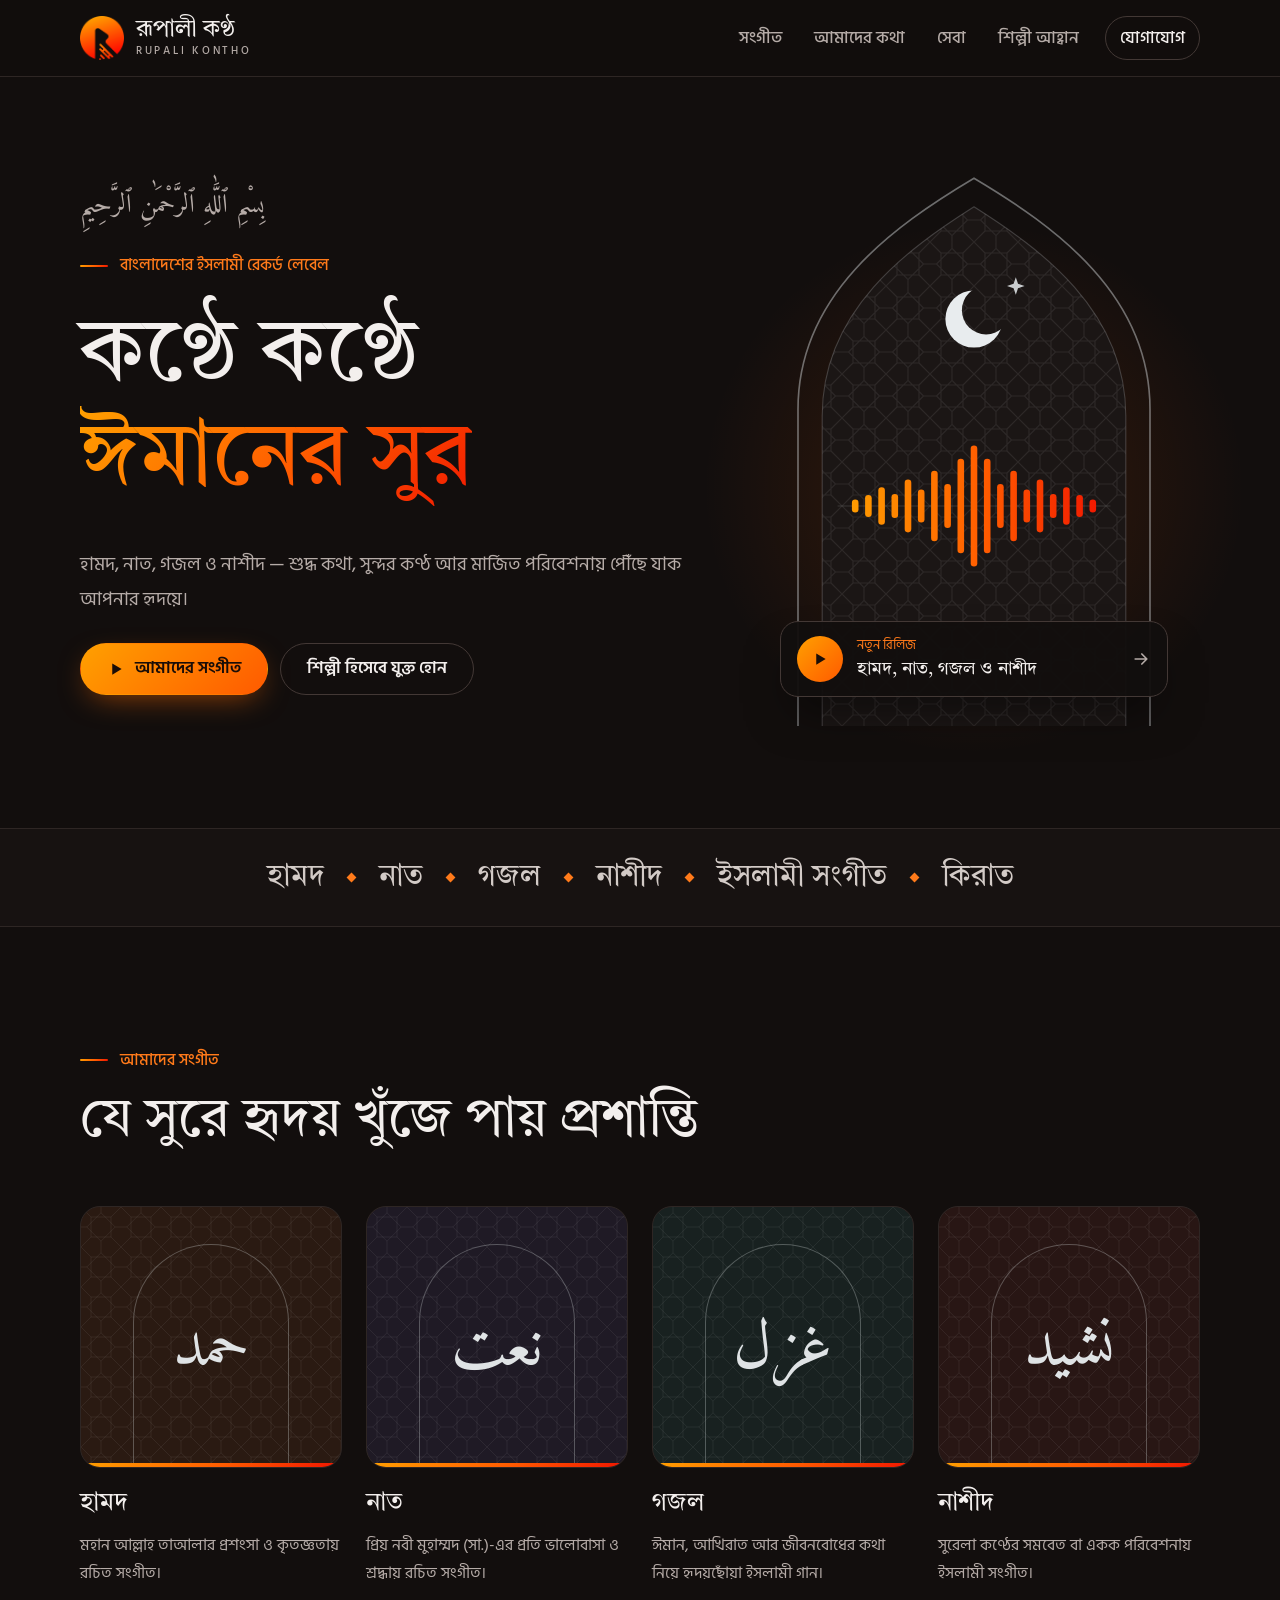
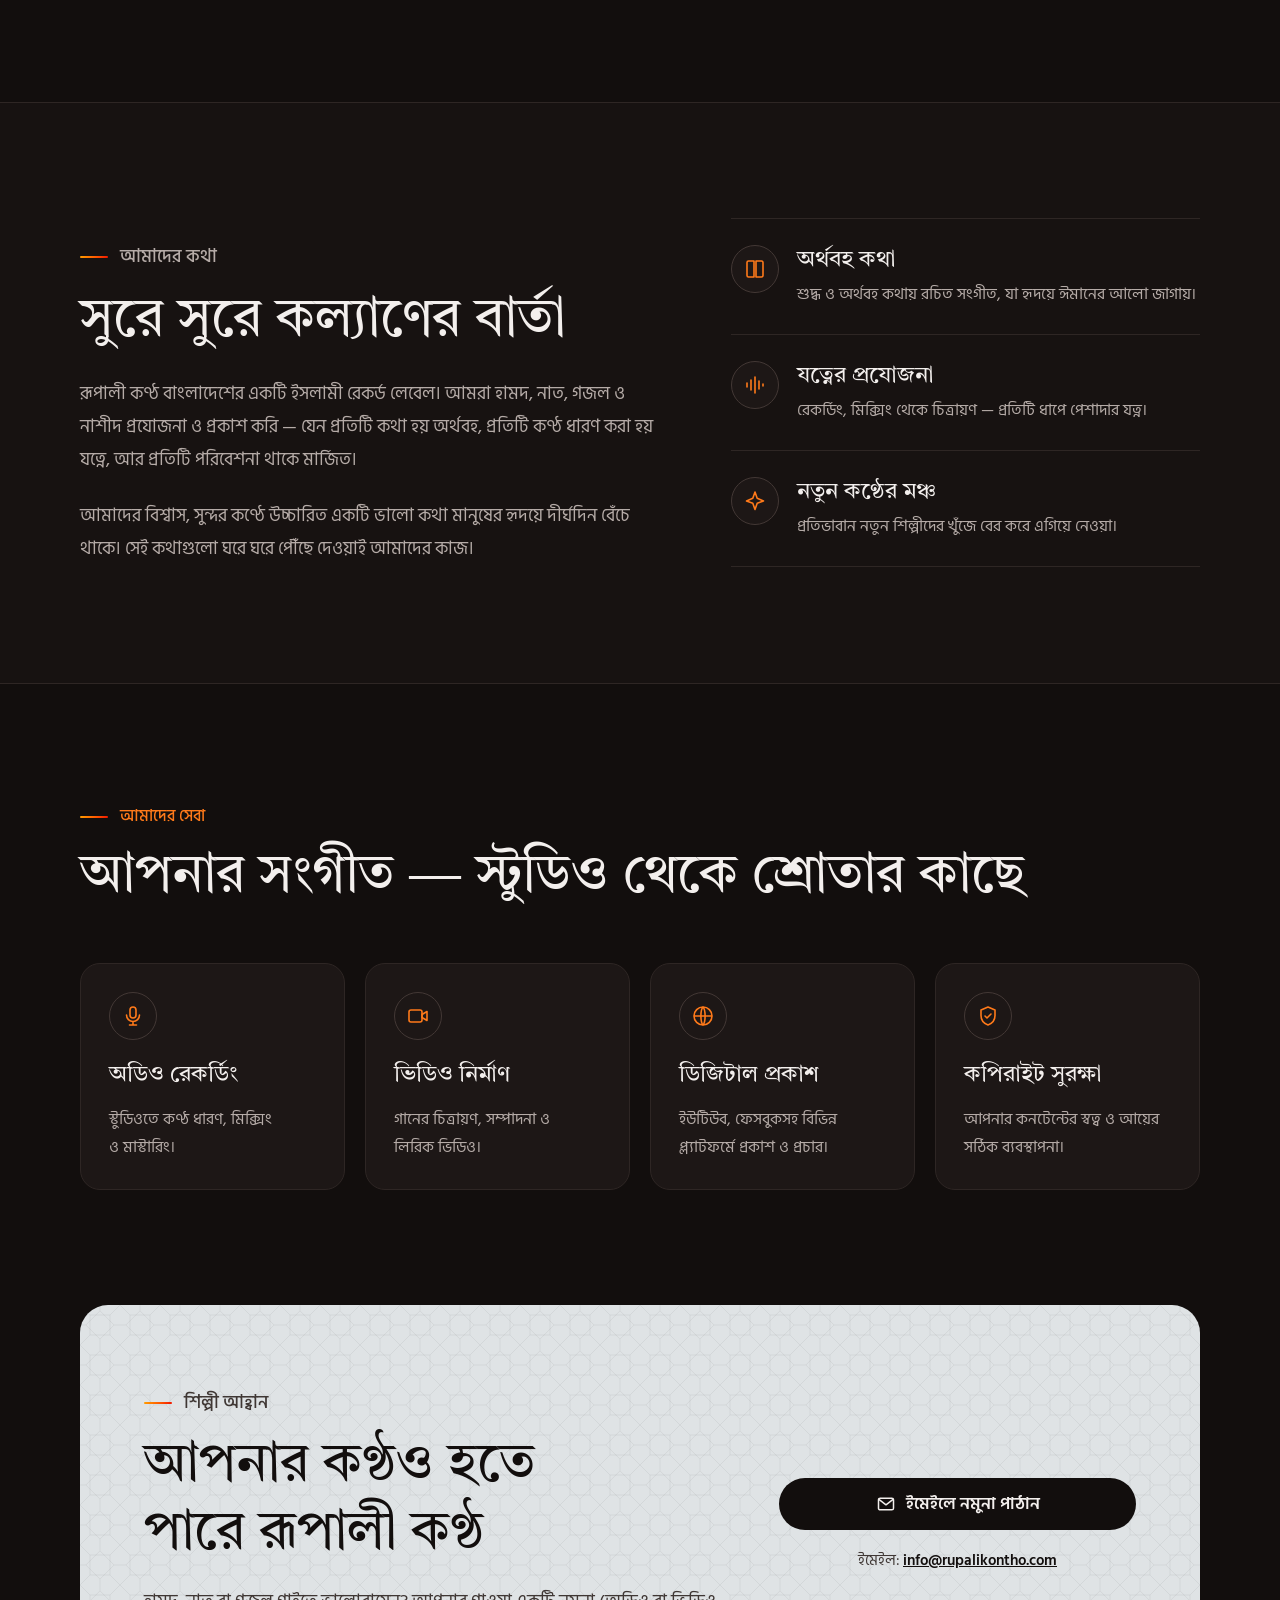
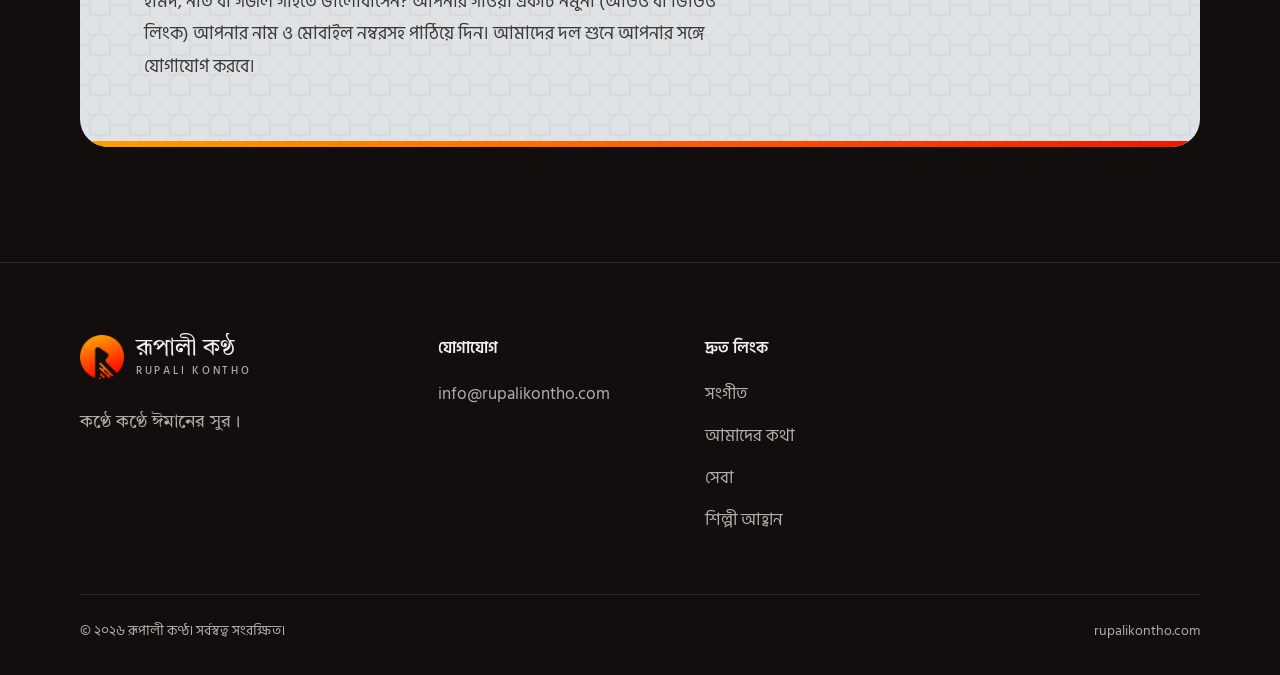
==== index.html @ 1b6aac44 "রূপালী কণ্ঠ ওয়েবসাইট: প্রথম সংস্করণ Static one-page site for Rupali Kontho (Bangladeshi Islamic rec" ====
<!doctype html>
<html lang="bn">
<head>
  <meta charset="utf-8">
  <meta name="viewport" content="width=device-width, initial-scale=1">
  <title>রূপালী কণ্ঠ — বাংলাদেশের ইসলামী রেকর্ড লেবেল</title>
  <meta name="description" content="রূপালী কণ্ঠ (Rupali Kontho) — বাংলাদেশের একটি ইসলামী রেকর্ড লেবেল। হামদ, নাত, গজল ও নাশীদ — শুদ্ধ কথা, সুন্দর কণ্ঠ আর মার্জিত পরিবেশনায়।">
  <meta name="theme-color" content="#120e0d">
  <link rel="canonical" href="https://rupalikontho.com/">

  <meta property="og:type" content="website">
  <meta property="og:site_name" content="রূপালী কণ্ঠ">
  <meta property="og:title" content="রূপালী কণ্ঠ — কণ্ঠে কণ্ঠে ঈমানের সুর">
  <meta property="og:description" content="বাংলাদেশের ইসলামী রেকর্ড লেবেল — হামদ, নাত, গজল ও নাশীদ।">
  <meta property="og:url" content="https://rupalikontho.com/">
  <meta property="og:image" content="https://rupalikontho.com/assets/img/og-image.png">
  <meta property="og:locale" content="bn_BD">
  <meta name="twitter:card" content="summary_large_image">

  <link rel="icon" type="image/png" sizes="32x32" href="assets/img/favicon-32.png">
  <link rel="icon" type="image/png" sizes="192x192" href="assets/img/logo-192.png">
  <link rel="apple-touch-icon" href="assets/img/apple-touch-icon.png">

  <link rel="preconnect" href="https://fonts.googleapis.com">
  <link rel="preconnect" href="https://fonts.gstatic.com" crossorigin>
  <link href="https://fonts.googleapis.com/css2?family=Amiri&family=Hind+Siliguri:wght@400;500;600&family=Tiro+Bangla&display=swap" rel="stylesheet">
  <link rel="stylesheet" href="assets/css/style.css">

  <script type="application/ld+json">
  {
    "@context": "https://schema.org",
    "@type": "Organization",
    "name": "রূপালী কণ্ঠ",
    "alternateName": "Rupali Kontho",
    "url": "https://rupalikontho.com/",
    "logo": "https://rupalikontho.com/assets/img/logo-512.png",
    "description": "বাংলাদেশের একটি ইসলামী রেকর্ড লেবেল"
  }
  </script>
</head>
<body>
  <a class="skip-link" href="#main">মূল অংশে যান</a>

  <!-- ===== হেডার ===== -->
  <header class="site-header" id="top">
    <div class="container header-inner">
      <a class="brand" href="#top" aria-label="রূপালী কণ্ঠ — হোম">
        <img class="brand-logo" src="assets/img/logo-192.png" width="48" height="48" alt="">
        <span class="brand-text">
          <span class="brand-name">রূপালী কণ্ঠ</span>
          <span class="brand-latin">RUPALI KONTHO</span>
        </span>
      </a>

      <button class="menu-toggle" type="button" aria-expanded="false" aria-controls="site-nav" aria-label="মেনু খুলুন">
        <svg class="icon-open" width="24" height="24" viewBox="0 0 24 24" aria-hidden="true"><path d="M4 7h16M4 12h16M4 17h16" fill="none" stroke="currentColor" stroke-width="2" stroke-linecap="round"/></svg>
        <svg class="icon-close" width="24" height="24" viewBox="0 0 24 24" aria-hidden="true"><path d="M6 6l12 12M18 6L6 18" fill="none" stroke="currentColor" stroke-width="2" stroke-linecap="round"/></svg>
      </button>

      <nav class="site-nav" id="site-nav" aria-label="প্রধান মেনু">
        <a href="#music">সংগীত</a>
        <a href="#about">আমাদের কথা</a>
        <a href="#services">সেবা</a>
        <a href="#join">শিল্পী আহ্বান</a>
        <a class="nav-cta" href="#contact">যোগাযোগ</a>
      </nav>
    </div>
  </header>

  <main id="main">
    <!-- ===== হিরো ===== -->
    <section class="hero">
      <div class="container hero-inner">
        <div class="hero-copy">
          <p class="basmala" lang="ar" dir="rtl">بِسْمِ ٱللَّٰهِ ٱلرَّحْمَٰنِ ٱلرَّحِيمِ</p>
          <p class="eyebrow">বাংলাদেশের ইসলামী রেকর্ড লেবেল</p>
          <h1>কণ্ঠে কণ্ঠে<br><span class="grad-text">ঈমানের সুর</span></h1>
          <p class="lead">হামদ, নাত, গজল ও নাশীদ — শুদ্ধ কথা, সুন্দর কণ্ঠ আর মার্জিত পরিবেশনায় পৌঁছে যাক আপনার হৃদয়ে।</p>
          <div class="btn-row">
            <a class="btn btn-primary" href="#music" data-link="youtube" data-fallback="#music">
              <svg width="18" height="18" viewBox="0 0 24 24" aria-hidden="true"><path d="M7 4.5v15L19.5 12z" fill="currentColor"/></svg>
              <span data-label-fallback="আমাদের সংগীত">ইউটিউবে শুনুন</span>
            </a>
            <a class="btn btn-ghost" href="#join">শিল্পী হিসেবে যুক্ত হোন</a>
          </div>
        </div>

        <div class="hero-art">
          <div class="arch">
            <svg viewBox="0 0 400 520" role="img" aria-label="মিহরাব আকৃতির খিলানের ভেতরে চাঁদ ও কণ্ঠের তরঙ্গ">
              <defs>
                <pattern id="rkStar" width="40" height="40" patternUnits="userSpaceOnUse">
                  <path d="M10 10H30V30H10Z M20 5.86L34.14 20L20 34.14L5.86 20Z M0 0L10 10 M40 0L30 10 M0 40L10 30 M40 40L30 30 M20 0V5.86 M40 20H34.14 M20 40V34.14 M0 20H5.86" fill="none" stroke="#d9dee1" stroke-opacity="0.09" stroke-width="1"/>
                </pattern>
                <linearGradient id="rkWave" x1="80" y1="0" x2="320" y2="0" gradientUnits="userSpaceOnUse">
                  <stop offset="0" stop-color="#ffa000"/>
                  <stop offset="0.55" stop-color="#ff5a00"/>
                  <stop offset="1" stop-color="#f01400"/>
                </linearGradient>
                <mask id="rkMoon">
                  <rect width="400" height="520" fill="#000"/>
                  <circle cx="200" cy="150" r="26" fill="#fff"/>
                  <circle cx="211" cy="142" r="22" fill="#000"/>
                </mask>
              </defs>
              <path d="M40 520V232C40 128 126 66 200 22C274 66 360 128 360 232V520" fill="none" stroke="#d9dee1" stroke-opacity="0.45" stroke-width="1.5"/>
              <path d="M62 520V238C62 142 140 86 200 48C260 86 338 142 338 238V520Z" fill="#1b1615"/>
              <path d="M62 520V238C62 142 140 86 200 48C260 86 338 142 338 238V520Z" fill="url(#rkStar)"/>
              <path d="M62 520V238C62 142 140 86 200 48C260 86 338 142 338 238V520" fill="none" stroke="#d9dee1" stroke-opacity="0.22" stroke-width="1"/>
              <rect width="400" height="520" fill="#e8ecee" mask="url(#rkMoon)"/>
              <path d="M238 112l2 6 6 2-6 2-2 6-2-6-6-2 6-2z" fill="#e8ecee" fill-opacity="0.85"/>
              <line x1="76" y1="320" x2="324" y2="320" stroke="#d9dee1" stroke-opacity="0.16"/>
              <g fill="url(#rkWave)">
                <rect x="89" y="314" width="6" height="12" rx="3"/>
                <rect x="101" y="310" width="6" height="20" rx="3"/>
                <rect x="113" y="303" width="6" height="34" rx="3"/>
                <rect x="125" y="309" width="6" height="22" rx="3"/>
                <rect x="137" y="296" width="6" height="48" rx="3"/>
                <rect x="149" y="305" width="6" height="30" rx="3"/>
                <rect x="161" y="288" width="6" height="64" rx="3"/>
                <rect x="173" y="300" width="6" height="40" rx="3"/>
                <rect x="185" y="277" width="6" height="86" rx="3"/>
                <rect x="197" y="265" width="6" height="110" rx="3"/>
                <rect x="209" y="277" width="6" height="86" rx="3"/>
                <rect x="221" y="300" width="6" height="40" rx="3"/>
                <rect x="233" y="288" width="6" height="64" rx="3"/>
                <rect x="245" y="305" width="6" height="30" rx="3"/>
                <rect x="257" y="296" width="6" height="48" rx="3"/>
                <rect x="269" y="309" width="6" height="22" rx="3"/>
                <rect x="281" y="303" width="6" height="34" rx="3"/>
                <rect x="293" y="310" width="6" height="20" rx="3"/>
                <rect x="305" y="314" width="6" height="12" rx="3"/>
              </g>
            </svg>

            <a class="now-card" href="#music" data-link="youtube" data-fallback="#music">
              <span class="now-play" aria-hidden="true">
                <svg width="18" height="18" viewBox="0 0 24 24"><path d="M7 4.5v15L19.5 12z" fill="currentColor"/></svg>
              </span>
              <span class="now-text">
                <span class="now-label">নতুন রিলিজ</span>
                <span class="now-title" data-label-fallback="হামদ, নাত, গজল ও নাশীদ">সর্বশেষ হামদ ও নাশীদ শুনুন</span>
              </span>
              <svg class="now-arrow" width="20" height="20" viewBox="0 0 24 24" aria-hidden="true"><path d="M5 12h14M13 6l6 6-6 6" fill="none" stroke="currentColor" stroke-width="2" stroke-linecap="round" stroke-linejoin="round"/></svg>
            </a>
          </div>
        </div>
      </div>
    </section>

    <!-- ===== ধারা রিবন ===== -->
    <div class="ribbon" aria-label="আমাদের সংগীতের ধারা">
      <ul class="container ribbon-list">
        <li>হামদ</li>
        <li>নাত</li>
        <li>গজল</li>
        <li>নাশীদ</li>
        <li>ইসলামী সংগীত</li>
        <li>কিরাত</li>
      </ul>
    </div>

    <!-- ===== সংগীত ===== -->
    <section class="section" id="music">
      <div class="container">
        <div class="section-head">
          <div>
            <p class="eyebrow">আমাদের সংগীত</p>
            <h2>যে সুরে হৃদয় খুঁজে পায় প্রশান্তি</h2>
          </div>
          <a class="text-link" href="#music" data-link="youtube" data-hide-empty>
            ইউটিউব চ্যানেলে সব দেখুন
            <svg width="18" height="18" viewBox="0 0 24 24" aria-hidden="true"><path d="M5 12h14M13 6l6 6-6 6" fill="none" stroke="currentColor" stroke-width="2" stroke-linecap="round" stroke-linejoin="round"/></svg>
          </a>
        </div>

        <div class="genre-grid">
          <article class="genre-card">
            <div class="genre-cover tone-1" aria-hidden="true"><span lang="ar">حمد</span></div>
            <h3>হামদ</h3>
            <p>মহান আল্লাহ তাআলার প্রশংসা ও কৃতজ্ঞতায় রচিত সংগীত।</p>
          </article>
          <article class="genre-card">
            <div class="genre-cover tone-2" aria-hidden="true"><span lang="ar">نعت</span></div>
            <h3>নাত</h3>
            <p>প্রিয় নবী মুহাম্মদ (সা.)-এর প্রতি ভালোবাসা ও শ্রদ্ধায় রচিত সংগীত।</p>
          </article>
          <article class="genre-card">
            <div class="genre-cover tone-3" aria-hidden="true"><span lang="ar">غزل</span></div>
            <h3>গজল</h3>
            <p>ঈমান, আখিরাত আর জীবনবোধের কথা নিয়ে হৃদয়ছোঁয়া ইসলামী গান।</p>
          </article>
          <article class="genre-card">
            <div class="genre-cover tone-4" aria-hidden="true"><span lang="ar">نشيد</span></div>
            <h3>নাশীদ</h3>
            <p>সুরেলা কণ্ঠের সমবেত বা একক পরিবেশনায় ইসলামী সংগীত।</p>
          </article>
        </div>

        <!--
          সর্বশেষ ভিডিও যোগ করতে: নিচের ব্লকটি আনকমেন্ট করুন এবং VIDEO_ID-এর জায়গায়
          ইউটিউব ভিডিওর আইডি বসান (যেমন youtube.com/watch?v=abc123 হলে আইডি abc123)।

        <div class="video-wrap">
          <iframe src="https://www.youtube-nocookie.com/embed/VIDEO_ID" title="রূপালী কণ্ঠ — সর্বশেষ ভিডিও" loading="lazy" allow="accelerometer; encrypted-media; gyroscope; picture-in-picture" allowfullscreen></iframe>
        </div>
        -->
      </div>
    </section>

    <!-- ===== আমাদের কথা ===== -->
    <section class="section band" id="about">
      <div class="container about-inner">
        <div class="about-copy">
          <p class="eyebrow">আমাদের কথা</p>
          <h2>সুরে সুরে কল্যাণের বার্তা</h2>
          <p>রূপালী কণ্ঠ বাংলাদেশের একটি ইসলামী রেকর্ড লেবেল। আমরা হামদ, নাত, গজল ও নাশীদ প্রযোজনা ও প্রকাশ করি — যেন প্রতিটি কথা হয় অর্থবহ, প্রতিটি কণ্ঠ ধারণ করা হয় যত্নে, আর প্রতিটি পরিবেশনা থাকে মার্জিত।</p>
          <p>আমাদের বিশ্বাস, সুন্দর কণ্ঠে উচ্চারিত একটি ভালো কথা মানুষের হৃদয়ে দীর্ঘদিন বেঁচে থাকে। সেই কথাগুলো ঘরে ঘরে পৌঁছে দেওয়াই আমাদের কাজ।</p>
        </div>

        <ul class="values">
          <li>
            <span class="icon-badge" aria-hidden="true">
              <svg width="24" height="24" viewBox="0 0 24 24"><path d="M4 5.5C4 4.7 4.7 4 5.5 4H11v16H5.5c-.8 0-1.5-.7-1.5-1.5zM20 5.5c0-.8-.7-1.5-1.5-1.5H13v16h5.5c.8 0 1.5-.7 1.5-1.5z" fill="none" stroke="currentColor" stroke-width="1.6" stroke-linejoin="round"/></svg>
            </span>
            <div>
              <h3>অর্থবহ কথা</h3>
              <p>শুদ্ধ ও অর্থবহ কথায় রচিত সংগীত, যা হৃদয়ে ঈমানের আলো জাগায়।</p>
            </div>
          </li>
          <li>
            <span class="icon-badge" aria-hidden="true">
              <svg width="24" height="24" viewBox="0 0 24 24"><path d="M4 10v4M8 7v10M12 4v16M16 8v8M20 11v2" fill="none" stroke="currentColor" stroke-width="1.6" stroke-linecap="round"/></svg>
            </span>
            <div>
              <h3>যত্নের প্রযোজনা</h3>
              <p>রেকর্ডিং, মিক্সিং থেকে চিত্রায়ণ — প্রতিটি ধাপে পেশাদার যত্ন।</p>
            </div>
          </li>
          <li>
            <span class="icon-badge" aria-hidden="true">
              <svg width="24" height="24" viewBox="0 0 24 24"><path d="M12 3l2.2 6.3L20.5 12l-6.3 2.2L12 20.5l-2.2-6.3L3.5 12l6.3-2.7z" fill="none" stroke="currentColor" stroke-width="1.6" stroke-linejoin="round"/></svg>
            </span>
            <div>
              <h3>নতুন কণ্ঠের মঞ্চ</h3>
              <p>প্রতিভাবান নতুন শিল্পীদের খুঁজে বের করে এগিয়ে নেওয়া।</p>
            </div>
          </li>
        </ul>
      </div>
    </section>

    <!-- ===== সেবা ===== -->
    <section class="section" id="services">
      <div class="container">
        <div class="section-head">
          <div>
            <p class="eyebrow">আমাদের সেবা</p>
            <h2>আপনার সংগীত — স্টুডিও থেকে শ্রোতার কাছে</h2>
          </div>
        </div>

        <div class="service-grid">
          <article class="service-card">
            <span class="icon-badge" aria-hidden="true">
              <svg width="24" height="24" viewBox="0 0 24 24"><rect x="9" y="3" width="6" height="11" rx="3" fill="none" stroke="currentColor" stroke-width="1.6"/><path d="M5.5 11a6.5 6.5 0 0 0 13 0M12 17.5V21M8.5 21h7" fill="none" stroke="currentColor" stroke-width="1.6" stroke-linecap="round"/></svg>
            </span>
            <h3>অডিও রেকর্ডিং</h3>
            <p>স্টুডিওতে কণ্ঠ ধারণ, মিক্সিং ও মাস্টারিং।</p>
          </article>
          <article class="service-card">
            <span class="icon-badge" aria-hidden="true">
              <svg width="24" height="24" viewBox="0 0 24 24"><rect x="3" y="6" width="13" height="12" rx="2" fill="none" stroke="currentColor" stroke-width="1.6"/><path d="M16 10.5l5-3v9l-5-3z" fill="none" stroke="currentColor" stroke-width="1.6" stroke-linejoin="round"/></svg>
            </span>
            <h3>ভিডিও নির্মাণ</h3>
            <p>গানের চিত্রায়ণ, সম্পাদনা ও লিরিক ভিডিও।</p>
          </article>
          <article class="service-card">
            <span class="icon-badge" aria-hidden="true">
              <svg width="24" height="24" viewBox="0 0 24 24"><circle cx="12" cy="12" r="9" fill="none" stroke="currentColor" stroke-width="1.6"/><path d="M3 12h18M12 3c2.8 3 2.8 15 0 18M12 3c-2.8 3-2.8 15 0 18" fill="none" stroke="currentColor" stroke-width="1.6"/></svg>
            </span>
            <h3>ডিজিটাল প্রকাশ</h3>
            <p>ইউটিউব, ফেসবুকসহ বিভিন্ন প্ল্যাটফর্মে প্রকাশ ও প্রচার।</p>
          </article>
          <article class="service-card">
            <span class="icon-badge" aria-hidden="true">
              <svg width="24" height="24" viewBox="0 0 24 24"><path d="M12 3l7 3v5.5c0 4.5-3 8-7 9.5-4-1.5-7-5-7-9.5V6z" fill="none" stroke="currentColor" stroke-width="1.6" stroke-linejoin="round"/><path d="M9 12l2 2 4-4" fill="none" stroke="currentColor" stroke-width="1.6" stroke-linecap="round" stroke-linejoin="round"/></svg>
            </span>
            <h3>কপিরাইট সুরক্ষা</h3>
            <p>আপনার কনটেন্টের স্বত্ব ও আয়ের সঠিক ব্যবস্থাপনা।</p>
          </article>
        </div>
      </div>
    </section>

    <!-- ===== শিল্পী আহ্বান ===== -->
    <section class="section join-section" id="join">
      <div class="container">
        <div class="join-card">
          <div class="join-copy">
            <p class="eyebrow eyebrow-dark">শিল্পী আহ্বান</p>
            <h2>আপনার কণ্ঠও হতে পারে রূপালী কণ্ঠ</h2>
            <p>হামদ, নাত বা গজল গাইতে ভালোবাসেন? আপনার গাওয়া একটি নমুনা (অডিও বা ভিডিও লিংক) আপনার নাম ও মোবাইল নম্বরসহ পাঠিয়ে দিন। আমাদের দল শুনে আপনার সঙ্গে যোগাযোগ করবে।</p>
          </div>
          <div class="join-actions">
            <a class="btn btn-dark" href="mailto:info@rupalikontho.com?subject=%E0%A6%B6%E0%A6%BF%E0%A6%B2%E0%A7%8D%E0%A6%AA%E0%A7%80%20%E0%A6%86%E0%A6%AC%E0%A7%87%E0%A6%A6%E0%A6%A8" data-link="email" data-mail-subject="শিল্পী আবেদন">
              <svg width="20" height="20" viewBox="0 0 24 24" aria-hidden="true"><rect x="3" y="5" width="18" height="14" rx="2" fill="none" stroke="currentColor" stroke-width="1.8"/><path d="M3.5 6.5l8.5 6.5 8.5-6.5" fill="none" stroke="currentColor" stroke-width="1.8" stroke-linejoin="round"/></svg>
              ইমেইলে নমুনা পাঠান
            </a>
            <a class="btn btn-dark-ghost" href="#contact" data-link="whatsapp" data-hide-empty>
              <svg width="20" height="20" viewBox="0 0 24 24" aria-hidden="true"><path d="M4 20l1.3-4A8 8 0 1 1 8 18.7z" fill="none" stroke="currentColor" stroke-width="1.8" stroke-linejoin="round"/></svg>
              হোয়াটসঅ্যাপে পাঠান
            </a>
            <p class="join-note">ইমেইল: <a href="mailto:info@rupalikontho.com" data-link="email" data-text>info@rupalikontho.com</a></p>
          </div>
        </div>
      </div>
    </section>
  </main>

  <!-- ===== ফুটার / যোগাযোগ ===== -->
  <footer class="site-footer" id="contact">
    <div class="container footer-grid">
      <div class="footer-brand">
        <a class="brand" href="#top" aria-label="রূপালী কণ্ঠ — উপরে যান">
          <img class="brand-logo" src="assets/img/logo-192.png" width="48" height="48" alt="">
          <span class="brand-text">
            <span class="brand-name">রূপালী কণ্ঠ</span>
            <span class="brand-latin">RUPALI KONTHO</span>
          </span>
        </a>
        <p>কণ্ঠে কণ্ঠে ঈমানের সুর।</p>
      </div>

      <div>
        <h2 class="footer-title">যোগাযোগ</h2>
        <ul class="footer-list">
          <li><a href="mailto:info@rupalikontho.com" data-link="email" data-text>info@rupalikontho.com</a></li>
          <li data-link-row="phone"><a href="#" data-link="phone" data-text></a></li>
          <li data-link-row="address"><span data-text-of="address"></span></li>
        </ul>
      </div>

      <div>
        <h2 class="footer-title">দ্রুত লিংক</h2>
        <ul class="footer-list">
          <li><a href="#music">সংগীত</a></li>
          <li><a href="#about">আমাদের কথা</a></li>
          <li><a href="#services">সেবা</a></li>
          <li><a href="#join">শিল্পী আহ্বান</a></li>
        </ul>
      </div>

      <div data-social-block>
        <h2 class="footer-title">আমাদের সাথে থাকুন</h2>
        <div class="social">
          <a href="#" data-link="youtube" data-hide-empty aria-label="ইউটিউব">
            <svg width="22" height="22" viewBox="0 0 24 24" aria-hidden="true"><rect x="2.5" y="5" width="19" height="14" rx="4" fill="none" stroke="currentColor" stroke-width="1.6"/><path d="M10 9v6l5-3z" fill="currentColor"/></svg>
            ইউটিউব
          </a>
          <a href="#" data-link="facebook" data-hide-empty aria-label="ফেসবুক">
            <svg width="22" height="22" viewBox="0 0 24 24" aria-hidden="true"><path d="M14 8h3V4.5h-3A3.5 3.5 0 0 0 10.5 8v2.5H8V14h2.5v6H14v-6h2.6l.4-3.5h-3V8.6c0-.3.3-.6.6-.6z" fill="none" stroke="currentColor" stroke-width="1.6" stroke-linejoin="round"/></svg>
            ফেসবুক
          </a>
        </div>
      </div>
    </div>

    <div class="container footer-bottom">
      <div class="footer-bottom-inner">
        <p>© <span data-year>২০২৬</span> রূপালী কণ্ঠ। সর্বস্বত্ব সংরক্ষিত।</p>
        <p>rupalikontho.com</p>
      </div>
    </div>
  </footer>

  <script src="assets/js/config.js"></script>
  <script src="assets/js/main.js"></script>
</body>
</html>
---- assets/css/style.css ----
/* ================================================================
   রূপালী কণ্ঠ — স্টাইল
   রং: লোগোর কমলা-লাল গ্রেডিয়েন্ট + রূপালী (সিলভার) + উষ্ণ গাঢ় পটভূমি
   ================================================================ */

:root {
  --bg: #120e0d;
  --bg-2: #171211;
  --surface: #1d1716;
  --line: #2e2624;
  --line-2: #433835;
  --text: #f3efed;
  --muted: #b5aba7;
  --silver: #dfe3e5;
  --orange: #ff7a1a;
  --ink: #1a0d07;
  --grad: linear-gradient(135deg, #ffa000 0%, #ff5a00 55%, #f01400 100%);
  --grad-btn: linear-gradient(135deg, #ffa000 0%, #ff5a00 100%);
  --font-body: "Hind Siliguri", "Noto Sans Bengali", "Nirmala UI", sans-serif;
  --font-display: "Tiro Bangla", "Noto Serif Bengali", "Hind Siliguri", serif;
  --font-arabic: "Amiri", "Traditional Arabic", serif;
  --radius: 20px;
}

*,
*::before,
*::after { box-sizing: border-box; }

[hidden] { display: none !important; }

html { scroll-behavior: smooth; scroll-padding-top: 88px; }

body {
  margin: 0;
  background: var(--bg);
  color: var(--text);
  font-family: var(--font-body);
  font-size: 17px;
  line-height: 1.7;
  -webkit-font-smoothing: antialiased;
  text-rendering: optimizeLegibility;
}

img, svg { display: block; max-width: 100%; }

a { color: inherit; }

h1, h2, h3 {
  font-family: var(--font-display);
  font-weight: 400;
  text-wrap: balance;
}

p { text-wrap: pretty; }

:focus-visible {
  outline: 2px solid var(--orange);
  outline-offset: 3px;
  border-radius: 6px;
}

.container {
  width: 100%;
  max-width: 1200px;
  margin-inline: auto;
  padding-inline: clamp(20px, 4vw, 40px);
}

.skip-link {
  position: absolute;
  left: 16px;
  top: -100px;
  z-index: 100;
  padding: 10px 16px;
  border-radius: 10px;
  background: var(--silver);
  color: var(--bg);
  font-weight: 600;
  text-decoration: none;
}
.skip-link:focus { top: 16px; }

/* ---------------- হেডার ---------------- */
.site-header {
  position: sticky;
  top: 0;
  z-index: 50;
  background: rgba(18, 14, 13, 0.88);
  -webkit-backdrop-filter: blur(12px);
  backdrop-filter: blur(12px);
  border-bottom: 1px solid var(--line);
}

.header-inner {
  display: flex;
  align-items: center;
  justify-content: space-between;
  gap: 24px;
  min-height: 76px;
}

.brand {
  display: inline-flex;
  align-items: center;
  gap: 12px;
  text-decoration: none;
  color: var(--text);
}
.brand-logo { width: 44px; height: 44px; }
.brand-text { display: flex; flex-direction: column; }
.brand-name {
  font-family: var(--font-display);
  font-size: 24px;
  line-height: 1.15;
}
.brand-latin {
  font-size: 10.5px;
  font-weight: 500;
  letter-spacing: 0.26em;
  color: var(--muted);
  line-height: 1.4;
}

.site-nav {
  display: flex;
  align-items: center;
  gap: 4px;
}
.site-nav a {
  display: inline-flex;
  align-items: center;
  min-height: 44px;
  padding: 0 14px;
  border-radius: 999px;
  color: var(--muted);
  text-decoration: none;
  font-weight: 500;
  white-space: nowrap;
  transition: color 0.2s, background-color 0.2s;
}
.site-nav a:hover { color: var(--text); background: var(--surface); }
.site-nav .nav-cta {
  margin-left: 8px;
  color: var(--text);
  border: 1px solid var(--line-2);
}
.site-nav .nav-cta:hover { border-color: var(--orange); background: transparent; }

.menu-toggle .icon-close { display: none; }
body.nav-open .menu-toggle .icon-open { display: none; }
body.nav-open .menu-toggle .icon-close { display: block; }

.menu-toggle {
  display: none;
  place-items: center;
  width: 44px;
  height: 44px;
  padding: 0;
  border: 1px solid var(--line-2);
  border-radius: 12px;
  background: transparent;
  color: var(--text);
  cursor: pointer;
}

/* ---------------- বাটন ও ছোট উপাদান ---------------- */
.eyebrow {
  display: inline-flex;
  align-items: center;
  gap: 12px;
  margin: 0;
  color: var(--orange);
  font-weight: 500;
  font-size: 16px;
}
.eyebrow::before {
  content: "";
  width: 28px;
  height: 2px;
  border-radius: 2px;
  background: var(--grad);
}

.btn-row { display: flex; flex-wrap: wrap; gap: 12px; }

.btn {
  display: inline-flex;
  align-items: center;
  justify-content: center;
  gap: 10px;
  min-height: 52px;
  padding: 0 26px;
  border-radius: 999px;
  border: 1px solid transparent;
  font-family: var(--font-body);
  font-size: 17px;
  font-weight: 600;
  text-decoration: none;
  white-space: nowrap;
  transition: transform 0.2s, box-shadow 0.2s, border-color 0.2s, background-color 0.2s;
}
.btn:hover { transform: translateY(-2px); }

.btn-primary {
  background: var(--grad-btn);
  color: var(--ink);
  box-shadow: 0 10px 30px -10px rgba(255, 106, 0, 0.6);
}
.btn-primary:hover { box-shadow: 0 14px 34px -10px rgba(255, 106, 0, 0.75); }

.btn-ghost {
  color: var(--text);
  border-color: var(--line-2);
}
.btn-ghost:hover { border-color: var(--silver); }

.text-link {
  display: inline-flex;
  align-items: center;
  gap: 8px;
  min-height: 44px;
  color: var(--text);
  font-weight: 500;
  text-decoration: none;
  border-bottom: 1px solid var(--line-2);
  transition: border-color 0.2s, gap 0.2s;
}
.text-link:hover { border-color: var(--orange); gap: 12px; }

.icon-badge {
  flex: none;
  display: grid;
  place-items: center;
  width: 48px;
  height: 48px;
  border-radius: 50%;
  border: 1px solid var(--line-2);
  background: var(--surface);
  color: var(--orange);
}

/* ---------------- হিরো ---------------- */
.hero {
  position: relative;
  overflow: hidden;
  padding: clamp(40px, 6vw, 88px) 0 clamp(64px, 8vw, 112px);
}

.hero-inner {
  display: grid;
  grid-template-columns: minmax(0, 1.15fr) minmax(0, 0.85fr);
  align-items: center;
  gap: 56px;
}

.hero-copy {
  display: flex;
  flex-direction: column;
  align-items: flex-start;
  gap: 26px;
}

.basmala {
  margin: 0;
  font-family: var(--font-arabic);
  font-size: 26px;
  line-height: 1.6;
  color: var(--muted);
  text-align: left;
}

.hero h1 {
  margin: 0;
  font-size: clamp(46px, 7vw, 96px);
  line-height: 1.12;
}

.grad-text {
  display: inline-block;
  padding: 0.04em 0 0.14em;
  background: var(--grad);
  -webkit-background-clip: text;
  background-clip: text;
  color: transparent;
}

.lead {
  margin: 0;
  max-width: 34em;
  font-size: clamp(17px, 1.5vw, 19px);
  line-height: 1.8;
  color: var(--muted);
}

.hero-art { position: relative; }
.hero-art::before {
  content: "";
  position: absolute;
  inset: 12% -10% -5%;
  background: radial-gradient(closest-side, rgba(255, 90, 0, 0.16), transparent);
  pointer-events: none;
}

.arch {
  position: relative;
  width: 100%;
  max-width: 440px;
  margin-inline: auto;
  aspect-ratio: 400 / 520;
}
.arch > svg { width: 100%; height: 100%; }

.now-card {
  position: absolute;
  left: 6%;
  right: 6%;
  bottom: 5%;
  display: flex;
  align-items: center;
  gap: 14px;
  padding: 14px 16px;
  border-radius: 18px;
  background: rgba(18, 14, 13, 0.94);
  border: 1px solid var(--line-2);
  box-shadow: 0 24px 48px -16px rgba(0, 0, 0, 0.6);
  color: var(--text);
  text-decoration: none;
  transition: border-color 0.2s, transform 0.2s;
}
.now-card:hover { border-color: var(--orange); transform: translateY(-2px); }

.now-play {
  flex: none;
  display: grid;
  place-items: center;
  width: 46px;
  height: 46px;
  border-radius: 50%;
  background: var(--grad-btn);
  color: var(--ink);
}
.now-text { flex: 1; min-width: 0; display: flex; flex-direction: column; }
.now-label { font-size: 13px; color: var(--orange); line-height: 1.5; }
.now-title {
  font-family: var(--font-display);
  font-size: 18px;
  line-height: 1.45;
  white-space: nowrap;
  overflow: hidden;
  text-overflow: ellipsis;
}
.now-arrow { flex: none; color: var(--muted); }

/* ---------------- ধারা রিবন ---------------- */
.ribbon {
  background: var(--bg-2);
  border-block: 1px solid var(--line);
  padding: 26px 0;
}
.ribbon-list {
  list-style: none;
  margin: 0 auto;
  display: flex;
  flex-wrap: wrap;
  justify-content: center;
  align-items: center;
  gap: 10px 24px;
  font-family: var(--font-display);
  font-size: clamp(21px, 2.4vw, 30px);
  line-height: 1.5;
  color: #d3cbc7;
}
.ribbon-list li { display: inline-flex; align-items: center; gap: 24px; }
.ribbon-list li + li::before {
  content: "";
  width: 7px;
  height: 7px;
  background: var(--orange);
  transform: rotate(45deg);
}

/* ---------------- সেকশন ---------------- */
.section { padding: clamp(72px, 9vw, 120px) 0; }
.section.band {
  background: var(--bg-2);
  border-block: 1px solid var(--line);
}

.section-head {
  display: flex;
  flex-wrap: wrap;
  align-items: flex-end;
  justify-content: space-between;
  gap: 16px 32px;
  margin-bottom: clamp(36px, 4vw, 52px);
}

.section h2 {
  margin: 14px 0 0;
  max-width: 18em;
  font-size: clamp(32px, 4.2vw, 54px);
  line-height: 1.25;
}

/* ---------------- সংগীতের ধারা ---------------- */
.genre-grid {
  display: grid;
  grid-template-columns: repeat(4, minmax(0, 1fr));
  gap: 24px;
}

.genre-card { display: flex; flex-direction: column; gap: 10px; }
.genre-card h3 { margin: 10px 0 0; font-size: 25px; line-height: 1.3; }
.genre-card p { margin: 0; color: var(--muted); font-size: 16px; line-height: 1.75; }

.genre-cover {
  position: relative;
  display: grid;
  place-items: center;
  aspect-ratio: 1 / 1;
  border-radius: var(--radius);
  border: 1px solid var(--line);
  overflow: hidden;
  background-image: url("../img/pattern.svg");
  background-size: 40px 40px;
  transition: transform 0.3s, border-color 0.3s;
}
.genre-card:hover .genre-cover { transform: translateY(-4px); border-color: var(--line-2); }

.genre-cover::before {
  content: "";
  position: absolute;
  inset: 14% 20% 0;
  border: 1px solid rgba(223, 227, 229, 0.3);
  border-bottom: 0;
  border-radius: 999px 999px 0 0;
}
.genre-cover::after {
  content: "";
  position: absolute;
  left: 0;
  right: 0;
  bottom: 0;
  height: 4px;
  background: var(--grad);
}
.genre-cover span {
  position: relative;
  font-family: var(--font-arabic);
  font-size: clamp(44px, 5vw, 64px);
  line-height: 1;
  color: var(--silver);
  padding-top: 10%;
}

.tone-1 { background-color: #2a1a12; }
.tone-2 { background-color: #1f1a25; }
.tone-3 { background-color: #182120; }
.tone-4 { background-color: #281614; }

.video-wrap {
  margin-top: 56px;
  aspect-ratio: 16 / 9;
  border-radius: var(--radius);
  overflow: hidden;
  border: 1px solid var(--line);
  background: var(--surface);
}
.video-wrap iframe { width: 100%; height: 100%; border: 0; }

/* ---------------- আমাদের কথা ---------------- */
.about-inner {
  display: grid;
  grid-template-columns: minmax(0, 1.1fr) minmax(0, 0.9fr);
  gap: clamp(40px, 6vw, 80px);
  align-items: start;
}
.about-copy p {
  margin: 22px 0 0;
  max-width: 36em;
  font-size: 18px;
  line-height: 1.85;
  color: var(--muted);
}

.values { list-style: none; margin: 0; padding: 0; }
.values li {
  display: flex;
  gap: 18px;
  padding: 26px 0;
  border-top: 1px solid var(--line);
}
.values li:last-child { border-bottom: 1px solid var(--line); }
.values h3 { margin: 0 0 4px; font-size: 23px; line-height: 1.35; }
.values p { margin: 0; color: var(--muted); font-size: 16px; line-height: 1.75; }

/* ---------------- সেবা ---------------- */
.service-grid {
  display: grid;
  grid-template-columns: repeat(4, minmax(0, 1fr));
  gap: 20px;
}
.service-card {
  display: flex;
  flex-direction: column;
  gap: 14px;
  padding: 28px;
  border-radius: var(--radius);
  background: var(--surface);
  border: 1px solid var(--line);
  transition: border-color 0.2s, transform 0.2s;
}
.service-card:hover { border-color: var(--line-2); transform: translateY(-3px); }
.service-card h3 { margin: 6px 0 0; font-size: 23px; line-height: 1.35; }
.service-card p { margin: 0; color: var(--muted); font-size: 16px; line-height: 1.75; }

/* ---------------- শিল্পী আহ্বান ---------------- */
.join-section { padding-top: 0; }

.join-card {
  position: relative;
  overflow: hidden;
  display: grid;
  grid-template-columns: minmax(0, 1.25fr) minmax(0, 0.75fr);
  align-items: center;
  gap: 40px;
  padding: clamp(32px, 5vw, 64px);
  border-radius: 28px;
  background-color: var(--silver);
  background-image: url("../img/pattern-dark.svg");
  background-size: 40px 40px;
  color: var(--bg);
}
.join-card::after {
  content: "";
  position: absolute;
  left: 0;
  right: 0;
  bottom: 0;
  height: 6px;
  background: var(--grad);
}
.join-card h2 { color: var(--bg); }
.join-copy p {
  margin: 18px 0 0;
  max-width: 34em;
  font-size: 18px;
  line-height: 1.8;
  color: #3f3734;
}
.eyebrow-dark { color: #a33a00; }

.join-actions { display: flex; flex-direction: column; gap: 12px; }
.btn-dark { background: var(--bg); color: var(--text); }
.btn-dark:hover { box-shadow: 0 12px 28px -12px rgba(0, 0, 0, 0.6); }
.btn-dark-ghost { color: var(--bg); border-color: #6b605c; }
.btn-dark-ghost:hover { border-color: var(--bg); }
.join-note { margin: 6px 0 0; text-align: center; font-size: 15px; color: #3f3734; }
.join-note a { color: var(--bg); font-weight: 600; }

/* ---------------- ফুটার ---------------- */
.site-footer {
  border-top: 1px solid var(--line);
  padding: 72px 0 32px;
}
.footer-grid {
  display: grid;
  grid-template-columns: minmax(0, 1.4fr) repeat(3, minmax(0, 1fr));
  gap: 40px;
}
.footer-brand p {
  margin: 18px 0 0;
  font-family: var(--font-display);
  font-size: 18px;
  color: var(--muted);
}
.footer-title {
  margin: 0 0 14px;
  font-family: var(--font-body);
  font-size: 16px;
  font-weight: 600;
  color: var(--text);
}
.footer-list {
  list-style: none;
  margin: 0;
  padding: 0;
  display: flex;
  flex-direction: column;
  gap: 6px;
}
.footer-list a, .footer-list span {
  display: inline-flex;
  align-items: center;
  min-height: 36px;
  color: var(--muted);
  text-decoration: none;
  word-break: break-word;
}
.footer-list a:hover { color: var(--text); }

.social { display: flex; flex-wrap: wrap; gap: 10px; }
.social a {
  display: inline-flex;
  align-items: center;
  gap: 8px;
  min-height: 44px;
  padding: 0 16px;
  border-radius: 999px;
  border: 1px solid var(--line-2);
  color: var(--text);
  text-decoration: none;
  transition: border-color 0.2s;
}
.social a:hover { border-color: var(--orange); }

.footer-bottom { margin-top: 56px; }
.footer-bottom-inner {
  display: flex;
  flex-wrap: wrap;
  justify-content: space-between;
  gap: 8px 24px;
  padding-top: 24px;
  border-top: 1px solid var(--line);
  font-size: 14px;
  color: var(--muted);
}
.footer-bottom p { margin: 0; }

/* ---------------- রেসপনসিভ ---------------- */
@media (max-width: 1024px) {
  .genre-grid,
  .service-grid { grid-template-columns: repeat(2, minmax(0, 1fr)); }
  .footer-grid { grid-template-columns: repeat(2, minmax(0, 1fr)); }
}

@media (max-width: 860px) {
  .menu-toggle { display: grid; }

  .site-nav {
    position: absolute;
    top: 100%;
    left: 0;
    right: 0;
    display: none;
    flex-direction: column;
    align-items: stretch;
    gap: 0;
    padding: 8px clamp(20px, 4vw, 40px) 20px;
    background: var(--bg);
    border-bottom: 1px solid var(--line);
  }
  body.nav-open .site-nav { display: flex; }
  .site-nav a {
    min-height: 52px;
    padding: 0 4px;
    border-radius: 0;
    border-bottom: 1px solid var(--line);
    font-size: 18px;
  }
  .site-nav a:hover { background: transparent; }
  .site-nav .nav-cta {
    margin: 16px 0 0;
    justify-content: center;
    border-radius: 999px;
    border: 1px solid var(--line-2);
  }

  .hero-inner,
  .about-inner,
  .join-card { grid-template-columns: minmax(0, 1fr); }

  .hero-art { max-width: 400px; width: 100%; margin-inline: auto; }
}

@media (max-width: 560px) {
  body { font-size: 16px; }
  .service-grid { grid-template-columns: minmax(0, 1fr); }
  .genre-grid { gap: 28px 14px; }
  .genre-card h3 { font-size: 21px; }
  .genre-card p { font-size: 15px; }
  .footer-grid { grid-template-columns: minmax(0, 1fr); gap: 32px; }
  .btn-row { width: 100%; }
  .btn-row .btn { flex: 1 1 100%; }
  .basmala { font-size: 22px; }
  .ribbon-list { gap: 6px 22px; }
  .ribbon-list li + li::before { display: none; }
}

@media (prefers-reduced-motion: reduce) {
  html { scroll-behavior: auto; }
  *, *::before, *::after { transition: none !important; }
}
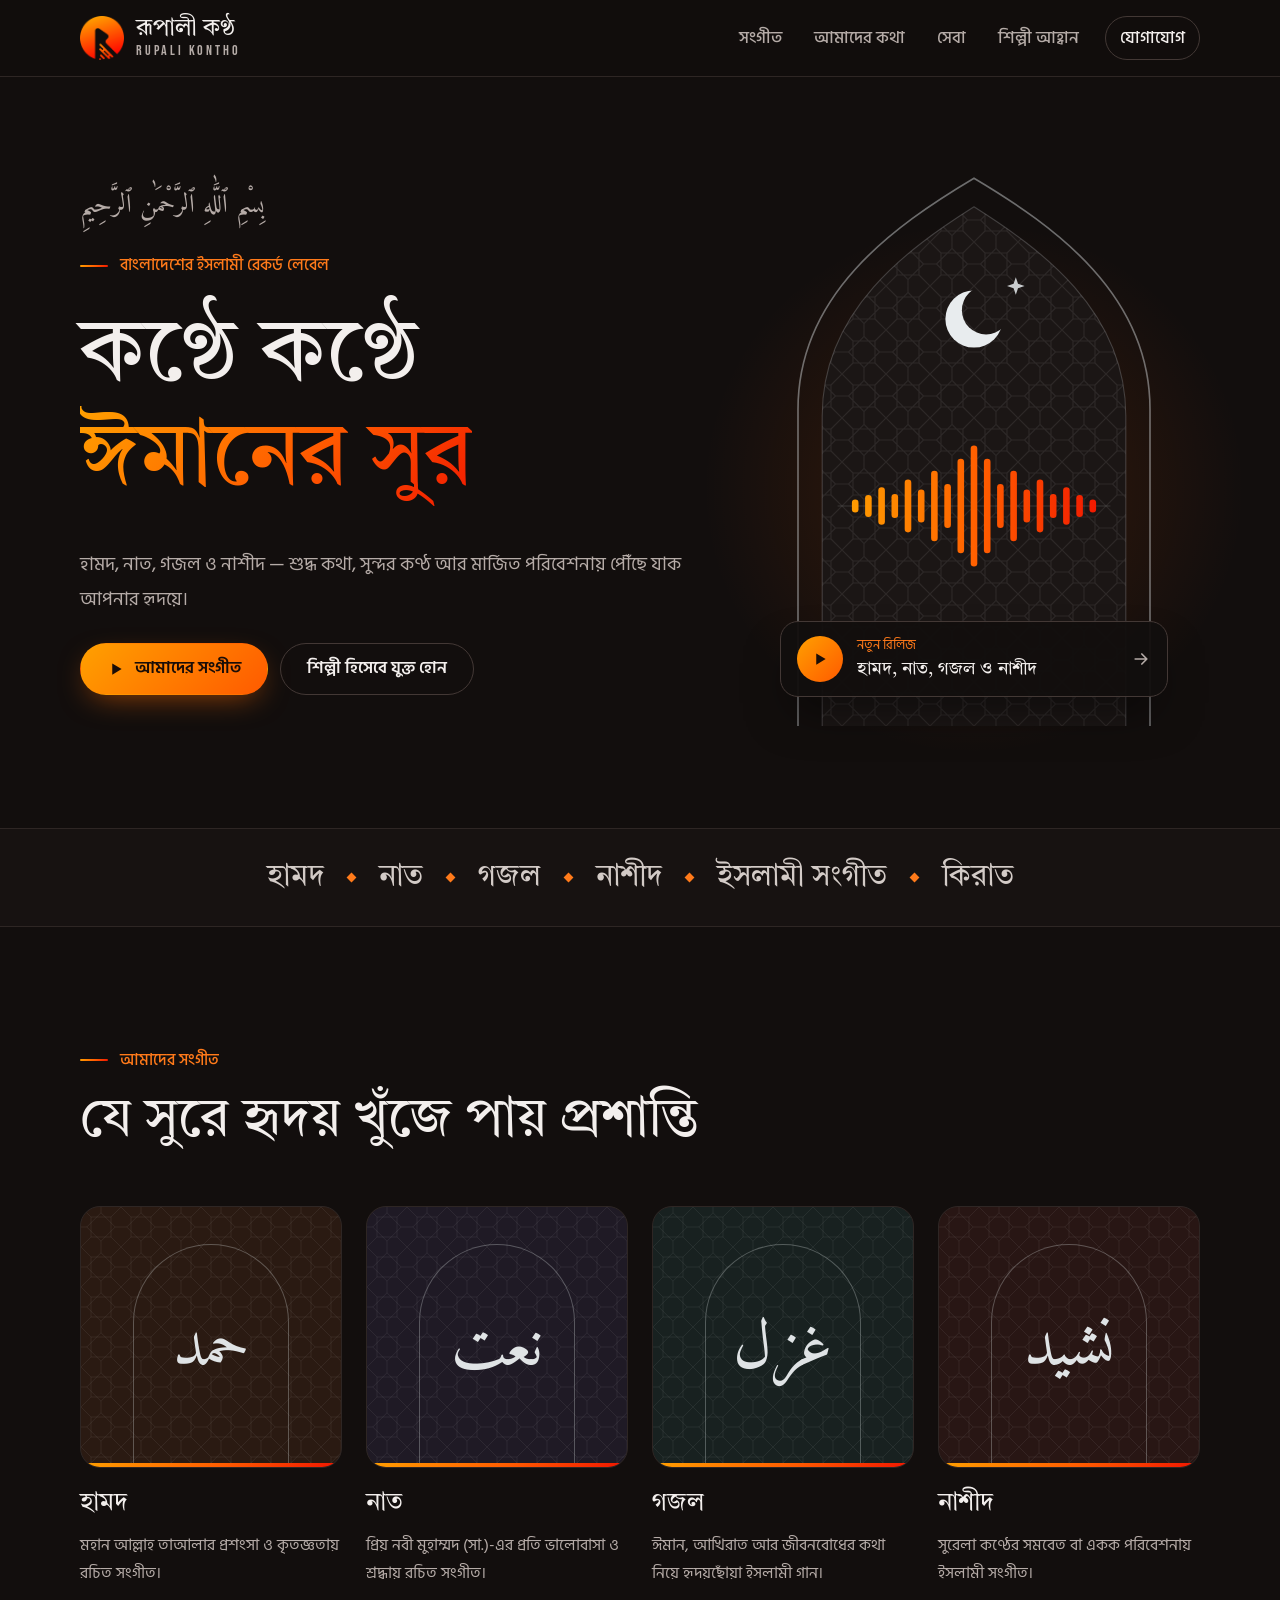
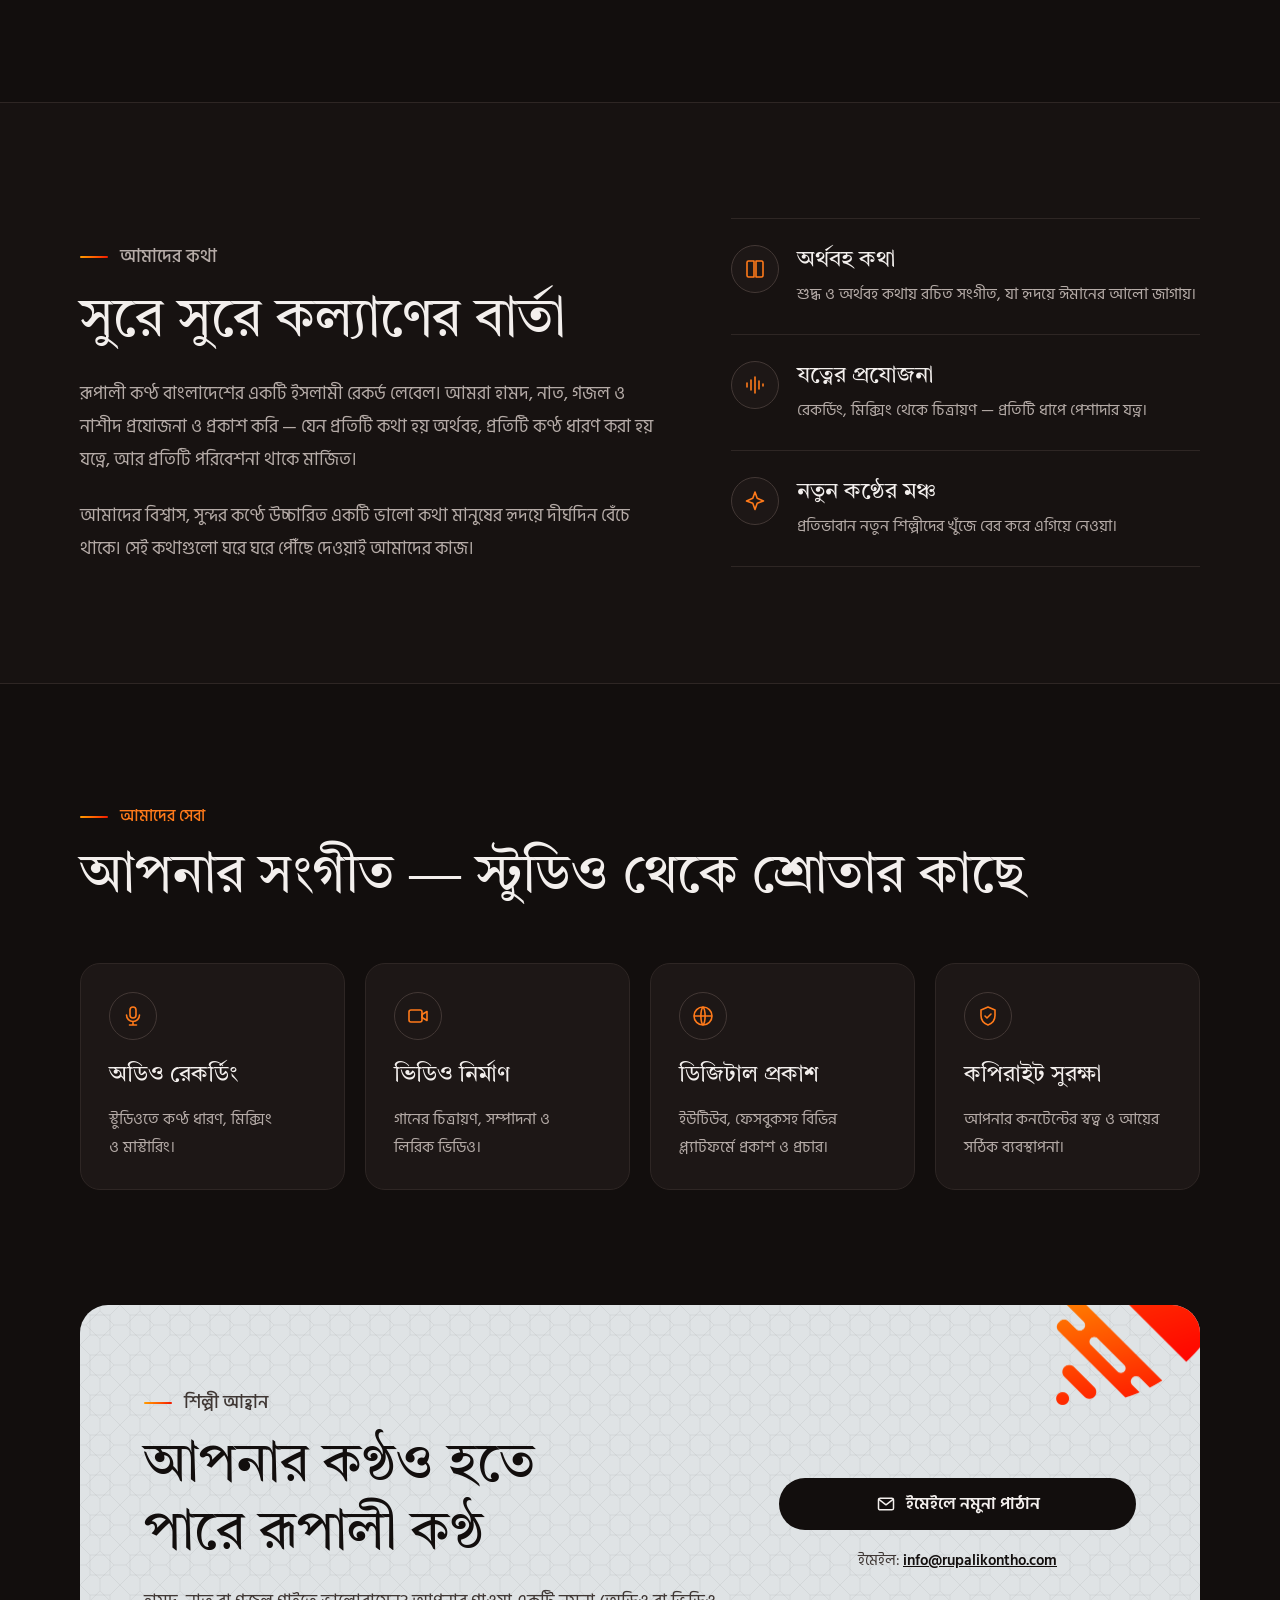
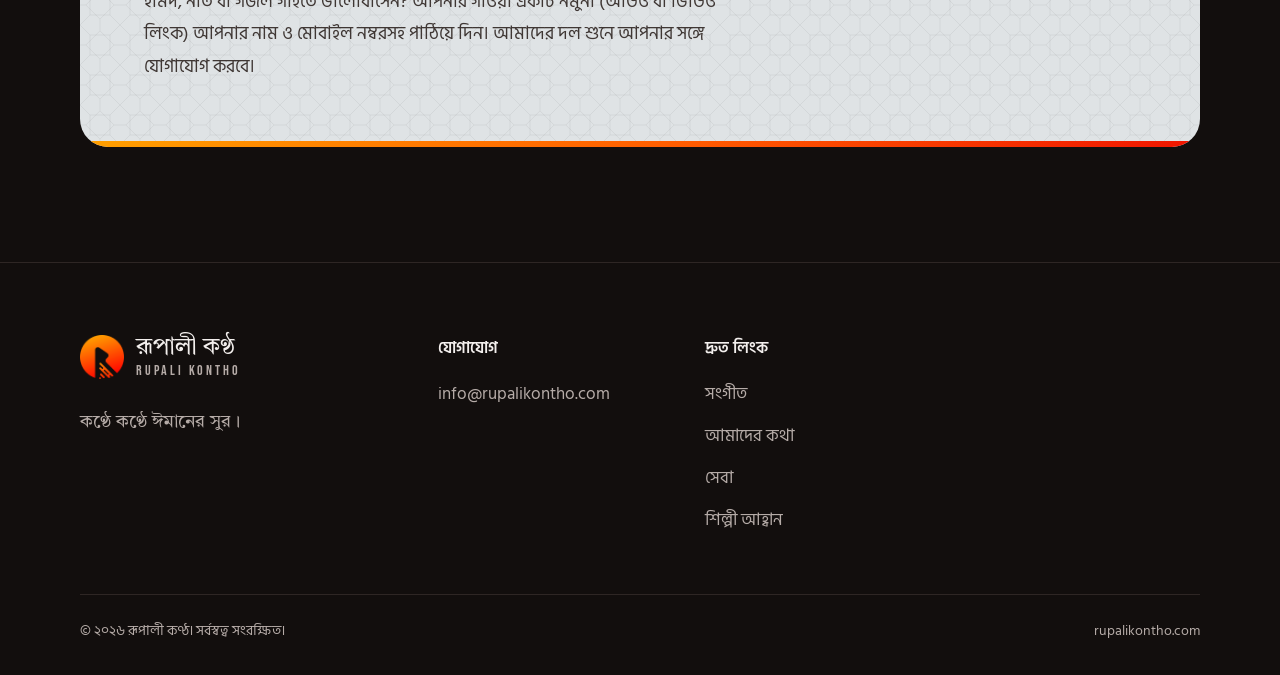
==== commit bedd6282: "ব্র্যান্ড অ্যাসেট যোগ: অফিশিয়াল লোগো-লকআপ শেয়ার ইমেজ, স্পিড-লাইন অ্যাকসেন্ট - og-image.png now use" ====
--- a/index.html
+++ b/index.html
@@ -23,7 +23,7 @@
 
   <link rel="preconnect" href="https://fonts.googleapis.com">
   <link rel="preconnect" href="https://fonts.gstatic.com" crossorigin>
-  <link href="https://fonts.googleapis.com/css2?family=Amiri&family=Hind+Siliguri:wght@400;500;600&family=Tiro+Bangla&display=swap" rel="stylesheet">
+  <link href="https://fonts.googleapis.com/css2?family=Amiri&family=Bebas+Neue&family=Hind+Siliguri:wght@400;500;600&family=Tiro+Bangla&display=swap" rel="stylesheet">
   <link rel="stylesheet" href="assets/css/style.css">
 
   <script type="application/ld+json">
@@ -302,6 +302,7 @@
             <h2>আপনার কণ্ঠও হতে পারে রূপালী কণ্ঠ</h2>
             <p>হামদ, নাত বা গজল গাইতে ভালোবাসেন? আপনার গাওয়া একটি নমুনা (অডিও বা ভিডিও লিংক) আপনার নাম ও মোবাইল নম্বরসহ পাঠিয়ে দিন। আমাদের দল শুনে আপনার সঙ্গে যোগাযোগ করবে।</p>
           </div>
+          <img class="join-deco" src="assets/img/speed-lines.png" width="180" height="137" alt="" aria-hidden="true">
           <div class="join-actions">
             <a class="btn btn-dark" href="mailto:info@rupalikontho.com?subject=%E0%A6%B6%E0%A6%BF%E0%A6%B2%E0%A7%8D%E0%A6%AA%E0%A7%80%20%E0%A6%86%E0%A6%AC%E0%A7%87%E0%A6%A6%E0%A6%A8" data-link="email" data-mail-subject="শিল্পী আবেদন">
               <svg width="20" height="20" viewBox="0 0 24 24" aria-hidden="true"><rect x="3" y="5" width="18" height="14" rx="2" fill="none" stroke="currentColor" stroke-width="1.8"/><path d="M3.5 6.5l8.5 6.5 8.5-6.5" fill="none" stroke="currentColor" stroke-width="1.8" stroke-linejoin="round"/></svg>
--- a/assets/css/style.css
+++ b/assets/css/style.css
@@ -19,6 +19,7 @@
   --font-body: "Hind Siliguri", "Noto Sans Bengali", "Nirmala UI", sans-serif;
   --font-display: "Tiro Bangla", "Noto Serif Bengali", "Hind Siliguri", serif;
   --font-arabic: "Amiri", "Traditional Arabic", serif;
+  --font-brand: "Bebas Neue", "Oswald", "Arial Narrow", sans-serif;
   --radius: 20px;
 }
 
@@ -114,11 +115,11 @@
   line-height: 1.15;
 }
 .brand-latin {
-  font-size: 10.5px;
-  font-weight: 500;
-  letter-spacing: 0.26em;
+  font-family: var(--font-brand);
+  font-size: 14px;
+  letter-spacing: 0.2em;
   color: var(--muted);
-  line-height: 1.4;
+  line-height: 1.2;
 }
 
 .site-nav {
@@ -541,6 +542,15 @@
   background: var(--grad);
 }
 .join-card h2 { color: var(--bg); }
+.join-copy, .join-actions { position: relative; z-index: 1; }
+.join-deco {
+  position: absolute;
+  right: -36px;
+  top: -36px;
+  width: 180px;
+  height: auto;
+  pointer-events: none;
+}
 .join-copy p {
   margin: 18px 0 0;
   max-width: 34em;
@@ -671,6 +681,7 @@
   .join-card { grid-template-columns: minmax(0, 1fr); }
 
   .hero-art { max-width: 400px; width: 100%; margin-inline: auto; }
+  .join-deco { display: none; }
 }
 
 @media (max-width: 560px) {
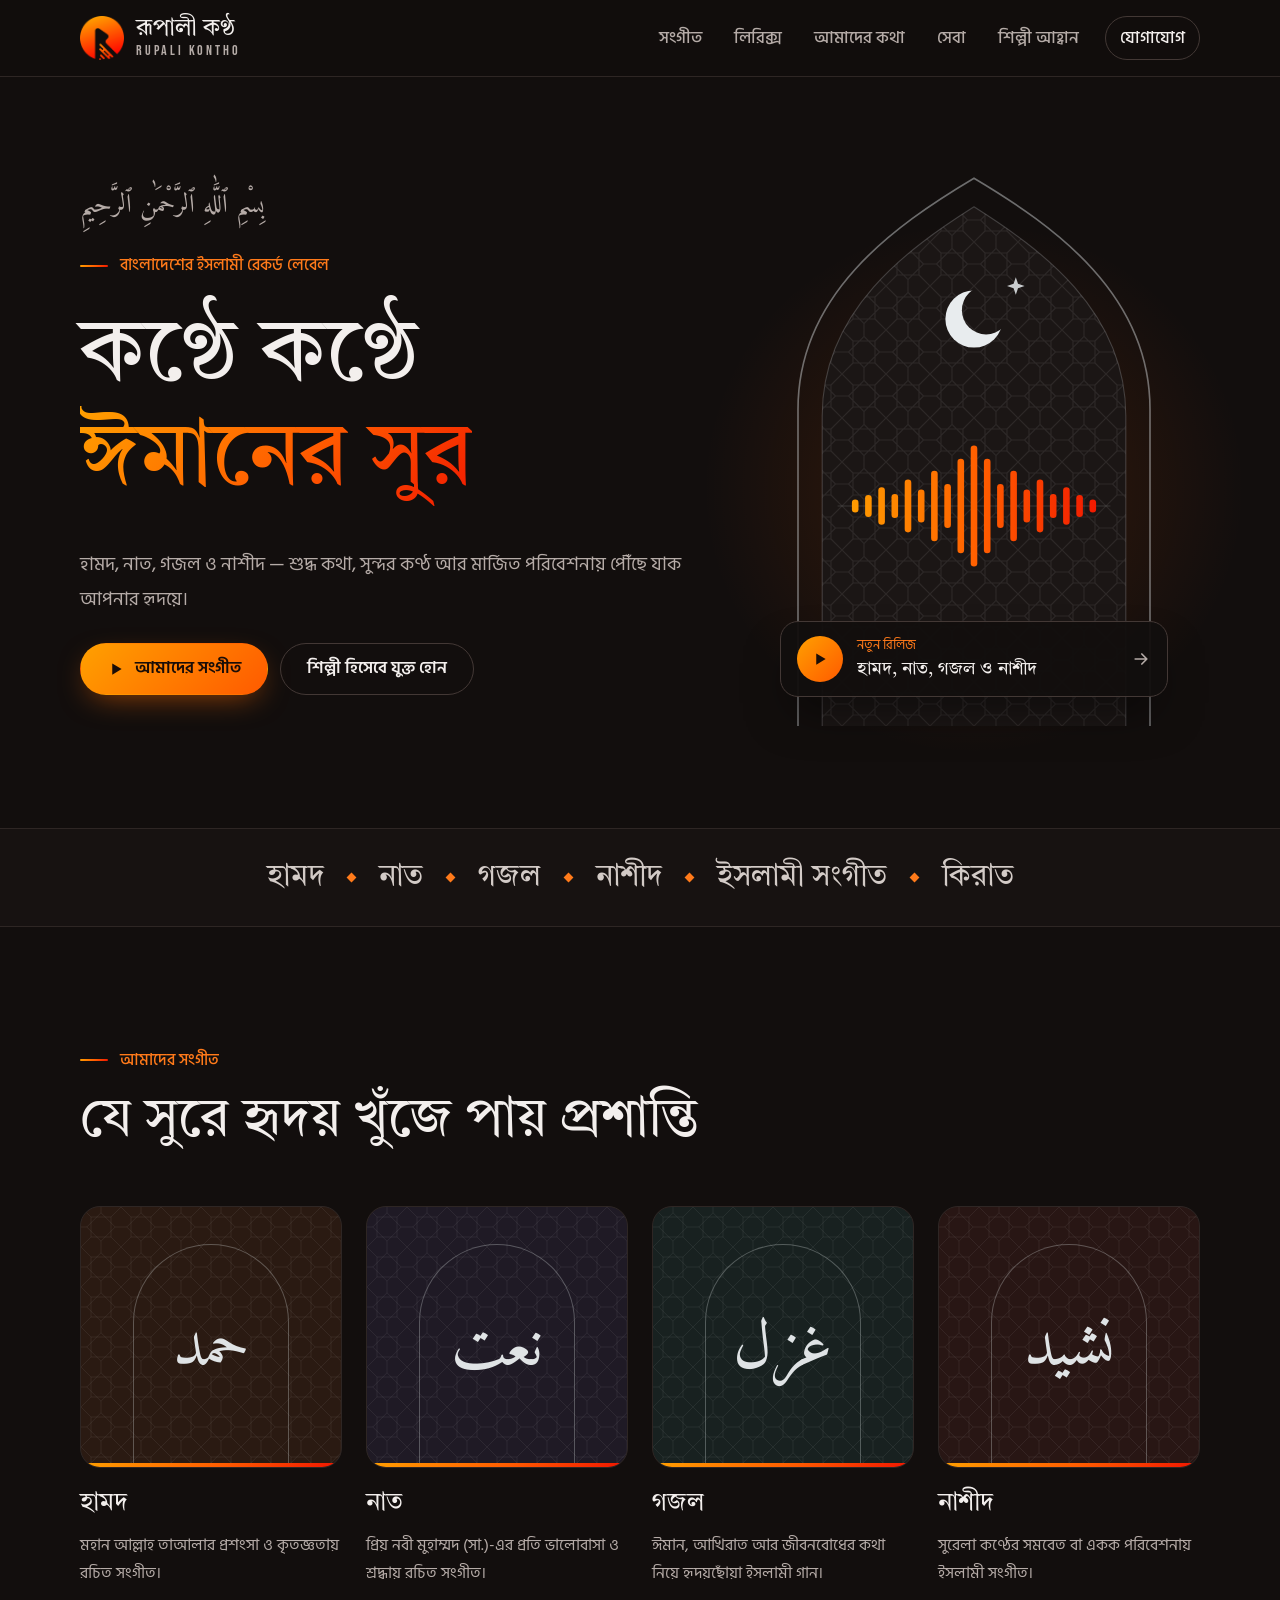
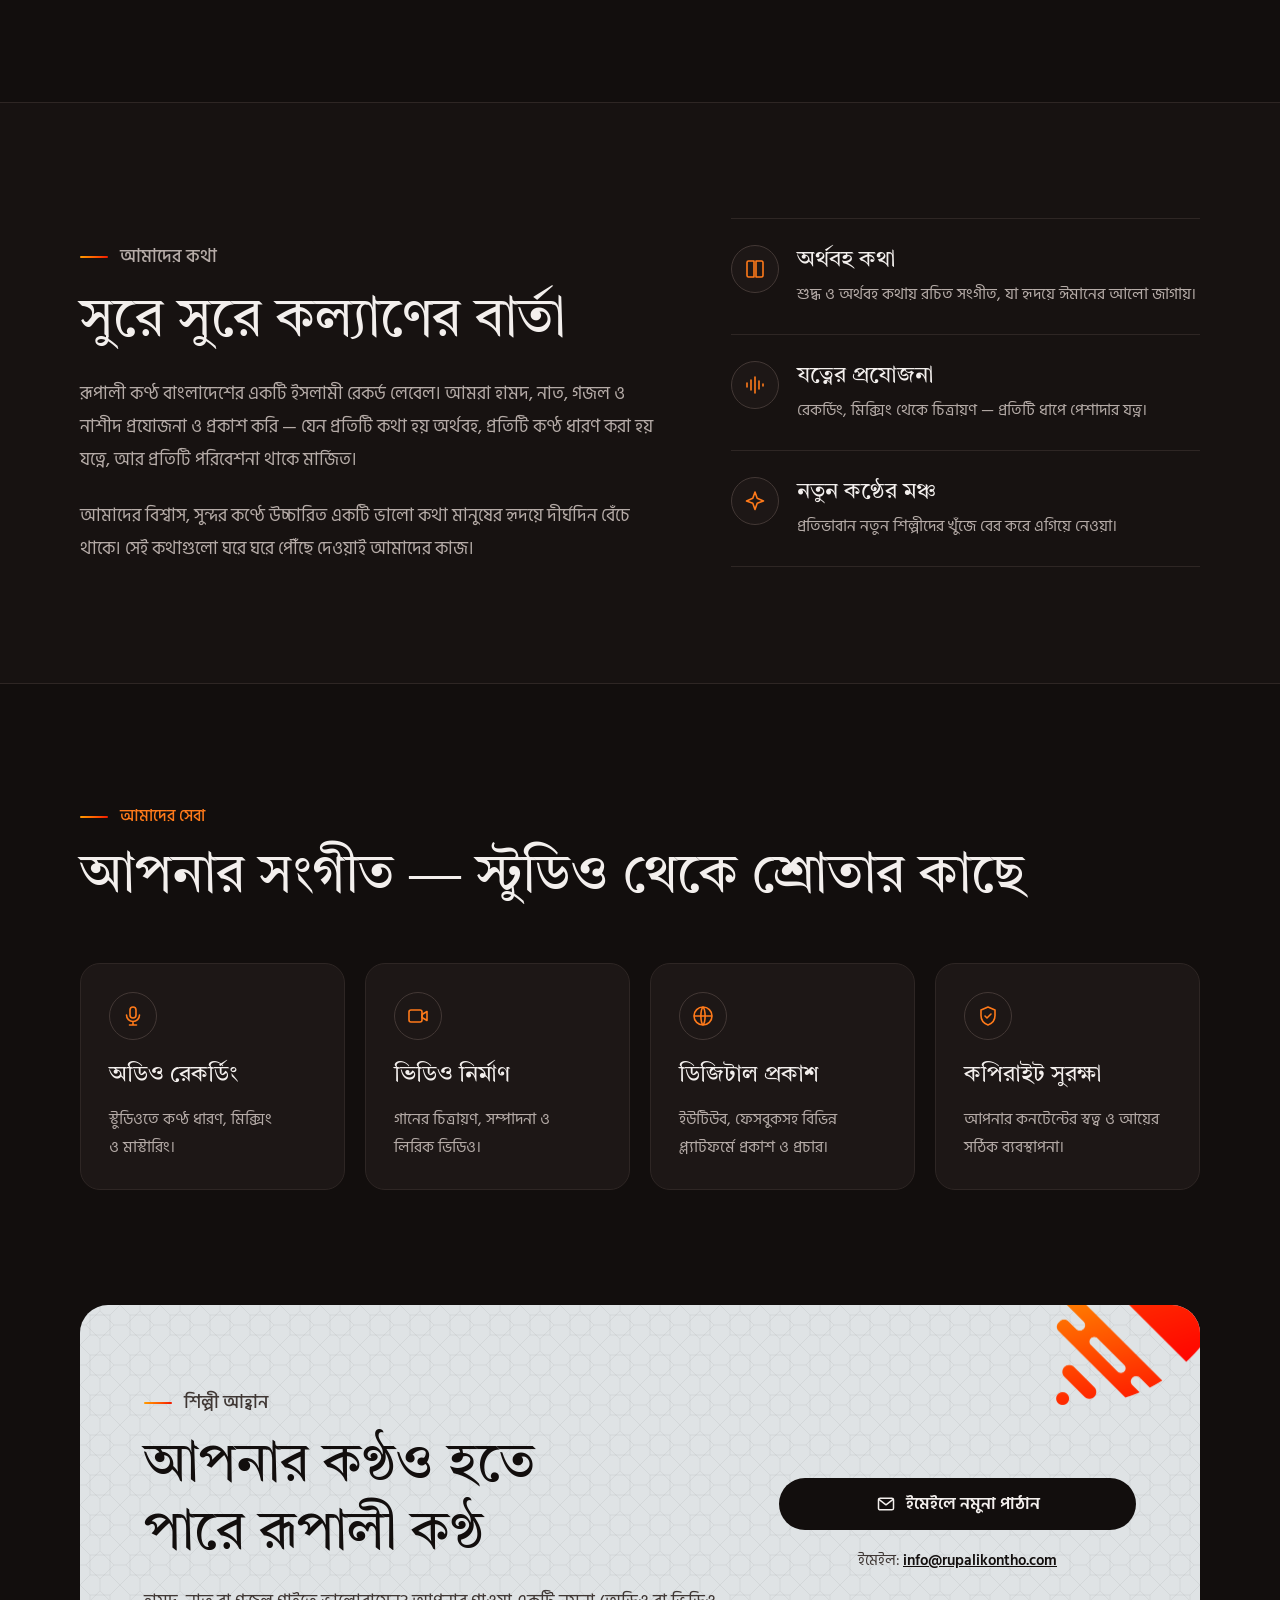
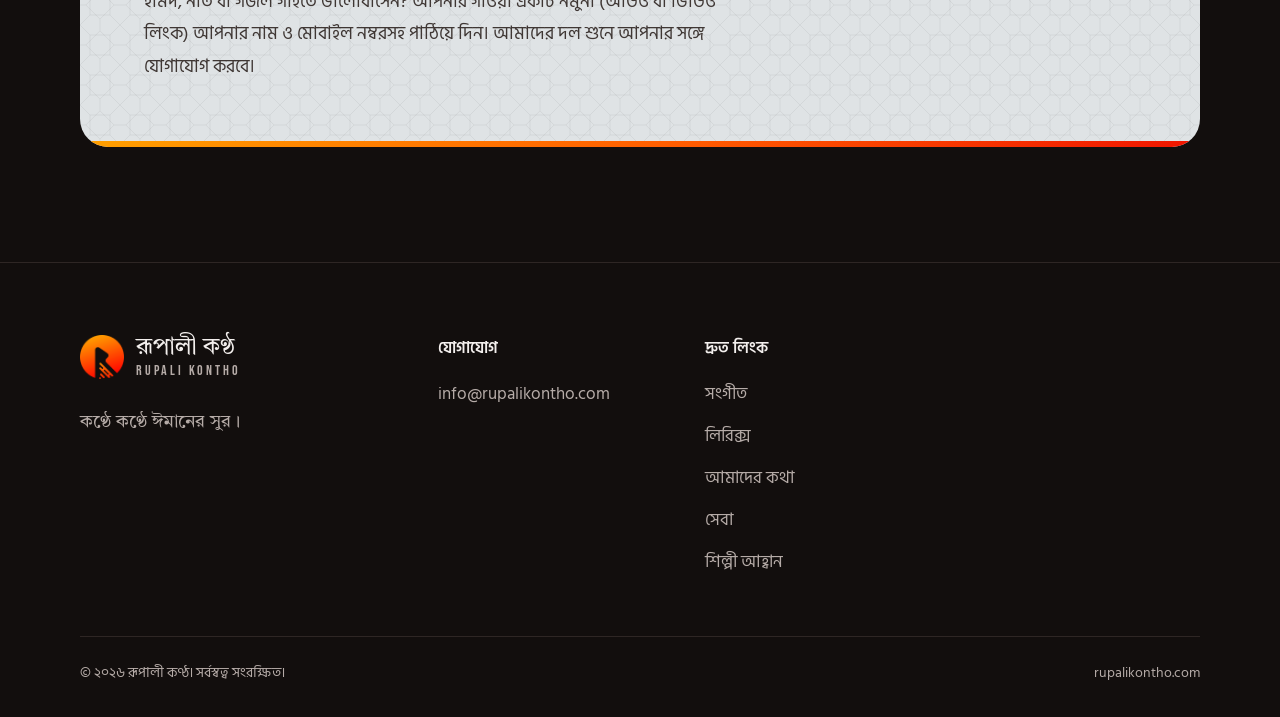
==== commit 2979160e: "লিরিক্স পেজ যোগ New /lyrics page: search by title, line or singer; filter chips for হামদ/নাত/ গজল/না" ====
--- a/index.html
+++ b/index.html
@@ -59,6 +59,7 @@
 
       <nav class="site-nav" id="site-nav" aria-label="প্রধান মেনু">
         <a href="#music">সংগীত</a>
+        <a href="/lyrics">লিরিক্স</a>
         <a href="#about">আমাদের কথা</a>
         <a href="#services">সেবা</a>
         <a href="#join">শিল্পী আহ্বান</a>
@@ -346,6 +347,7 @@
         <h2 class="footer-title">দ্রুত লিংক</h2>
         <ul class="footer-list">
           <li><a href="#music">সংগীত</a></li>
+          <li><a href="/lyrics">লিরিক্স</a></li>
           <li><a href="#about">আমাদের কথা</a></li>
           <li><a href="#services">সেবা</a></li>
           <li><a href="#join">শিল্পী আহ্বান</a></li>
--- a/assets/css/style.css
+++ b/assets/css/style.css
@@ -193,6 +193,8 @@
   padding: 0 26px;
   border-radius: 999px;
   border: 1px solid transparent;
+  background-color: transparent;
+  cursor: pointer;
   font-family: var(--font-body);
   font-size: 17px;
   font-weight: 600;
@@ -702,3 +704,244 @@
   html { scroll-behavior: auto; }
   *, *::before, *::after { transition: none !important; }
 }
+
+/* ================================================================
+   লিরিক্স পেজ
+   ================================================================ */
+.sr-only {
+  position: absolute;
+  width: 1px;
+  height: 1px;
+  padding: 0;
+  margin: -1px;
+  overflow: hidden;
+  clip: rect(0 0 0 0);
+  white-space: nowrap;
+  border: 0;
+}
+
+.site-nav a[aria-current="page"] { color: var(--text); background: var(--surface); }
+
+.page-hero { padding: clamp(48px, 7vw, 96px) 0 clamp(28px, 4vw, 44px); }
+.page-hero h1 {
+  margin: 14px 0 0;
+  font-size: clamp(48px, 7vw, 88px);
+  line-height: 1.15;
+}
+.page-hero .lead { margin-top: 14px; }
+
+.lyrics-section { padding: 0 0 clamp(72px, 9vw, 120px); }
+
+.lyrics-toolbar {
+  display: flex;
+  flex-wrap: wrap;
+  align-items: center;
+  justify-content: space-between;
+  gap: 16px;
+  margin-bottom: 20px;
+}
+
+.search-field {
+  flex: 1 1 320px;
+  max-width: 520px;
+  display: flex;
+  align-items: center;
+  gap: 10px;
+  min-height: 52px;
+  padding: 0 18px;
+  border: 1px solid var(--line-2);
+  border-radius: 999px;
+  background: var(--surface);
+  color: var(--muted);
+  transition: border-color 0.2s;
+}
+.search-field:focus-within { border-color: var(--orange); }
+.search-field input {
+  flex: 1;
+  min-width: 0;
+  height: 50px;
+  border: 0;
+  outline: none;
+  background: transparent;
+  color: var(--text);
+  font-family: var(--font-body);
+  font-size: 17px;
+}
+.search-field input::placeholder { color: #9d928e; }
+.search-field input::-webkit-search-cancel-button { filter: invert(0.7); }
+
+.chips { display: flex; flex-wrap: wrap; gap: 8px; }
+.chip {
+  min-height: 44px;
+  padding: 0 18px;
+  border-radius: 999px;
+  border: 1px solid var(--line-2);
+  background: transparent;
+  color: var(--muted);
+  font-family: var(--font-body);
+  font-size: 16px;
+  font-weight: 500;
+  cursor: pointer;
+  transition: color 0.2s, border-color 0.2s, background-color 0.2s;
+}
+.chip:hover { color: var(--text); border-color: var(--silver); }
+.chip[aria-pressed="true"] {
+  background: var(--grad-btn);
+  border-color: transparent;
+  color: var(--ink);
+}
+
+.lyrics-count { margin: 0 0 20px; font-size: 15px; color: var(--muted); }
+
+.lyrics-grid {
+  display: grid;
+  grid-template-columns: repeat(auto-fill, minmax(min(280px, 100%), 1fr));
+  gap: 20px;
+}
+
+.lyric-card {
+  display: flex;
+  flex-direction: column;
+  gap: 10px;
+  padding: 24px;
+  border-radius: var(--radius);
+  background: var(--surface);
+  border: 1px solid var(--line);
+  color: var(--text);
+  text-decoration: none;
+  transition: border-color 0.2s, transform 0.2s;
+}
+.lyric-card:hover { border-color: var(--orange); transform: translateY(-3px); }
+.lyric-card h3 { margin: 4px 0 0; font-size: 24px; line-height: 1.35; }
+
+.tag {
+  align-self: flex-start;
+  display: inline-flex;
+  align-items: center;
+  padding: 2px 12px;
+  border-radius: 999px;
+  border: 1px solid rgba(255, 122, 26, 0.45);
+  color: var(--orange);
+  font-size: 14px;
+  font-weight: 500;
+  line-height: 1.7;
+}
+
+.first-line {
+  margin: 0;
+  color: var(--muted);
+  font-size: 16px;
+  line-height: 1.7;
+  display: -webkit-box;
+  -webkit-line-clamp: 2;
+  -webkit-box-orient: vertical;
+  overflow: hidden;
+}
+.card-meta {
+  margin: auto 0 0;
+  padding-top: 12px;
+  border-top: 1px solid var(--line);
+  font-size: 14px;
+  color: var(--muted);
+}
+
+.lyrics-empty {
+  display: flex;
+  flex-direction: column;
+  align-items: center;
+  gap: 14px;
+  padding: clamp(48px, 8vw, 80px) 24px;
+  border: 1px dashed var(--line-2);
+  border-radius: 24px;
+  text-align: center;
+  color: var(--muted);
+}
+.lyrics-empty svg { color: var(--orange); }
+.lyrics-empty h2 { margin: 0; font-size: clamp(26px, 3vw, 34px); line-height: 1.3; color: var(--text); }
+.lyrics-empty p { margin: 0; max-width: 30em; }
+.lyrics-empty .btn { margin-top: 8px; }
+
+/* একটি গানের কথা */
+body.lyric-open .page-hero { display: none; }
+body.lyric-open .lyrics-section { padding-top: clamp(24px, 4vw, 48px); }
+.lyric-detail { max-width: 780px; margin: 0 auto; }
+
+.back-link {
+  display: inline-flex;
+  align-items: center;
+  gap: 8px;
+  min-height: 44px;
+  color: var(--muted);
+  text-decoration: none;
+  font-weight: 500;
+}
+.back-link:hover { color: var(--text); }
+
+.lyric-head {
+  display: flex;
+  flex-direction: column;
+  align-items: center;
+  gap: 14px;
+  margin: 20px 0 8px;
+  text-align: center;
+}
+.lyric-head .tag { align-self: center; }
+.lyric-head h2 { margin: 0; font-size: clamp(34px, 5vw, 56px); line-height: 1.25; }
+
+.lyric-meta {
+  display: flex;
+  flex-wrap: wrap;
+  justify-content: center;
+  gap: 4px 24px;
+  margin: 0;
+}
+.lyric-meta div { display: flex; gap: 6px; }
+.lyric-meta dt { color: var(--muted); }
+.lyric-meta dd { margin: 0; color: var(--text); }
+
+.lyric-actions {
+  display: flex;
+  flex-wrap: wrap;
+  justify-content: center;
+  align-items: center;
+  gap: 12px;
+  padding: 20px 0 28px;
+  margin-bottom: 36px;
+  border-bottom: 1px solid var(--line);
+}
+.size-control {
+  display: inline-flex;
+  border: 1px solid var(--line-2);
+  border-radius: 999px;
+  overflow: hidden;
+}
+.icon-btn {
+  min-width: 52px;
+  min-height: 44px;
+  border: 0;
+  background: transparent;
+  color: var(--text);
+  font-family: var(--font-display);
+  font-size: 17px;
+  cursor: pointer;
+}
+.icon-btn + .icon-btn { border-left: 1px solid var(--line-2); }
+.icon-btn:hover { background: var(--surface); }
+.btn-sm { min-height: 44px; padding: 0 20px; font-size: 16px; }
+
+.lyric-detail .video-wrap { margin: 0 0 40px; }
+
+.lyric-body {
+  font-family: var(--font-display);
+  font-size: var(--lyric-size, clamp(19px, 2vw, 23px));
+  line-height: 2;
+  text-align: center;
+  color: #ece6e3;
+}
+.lyric-body .stanza { margin: 0 0 1.5em; }
+.lyric-body .stanza:last-child { margin-bottom: 0; }
+
+@media (max-width: 560px) {
+  .search-field { flex-basis: 100%; max-width: none; }
+  .lyric-card h3 { font-size: 22px; }
+}
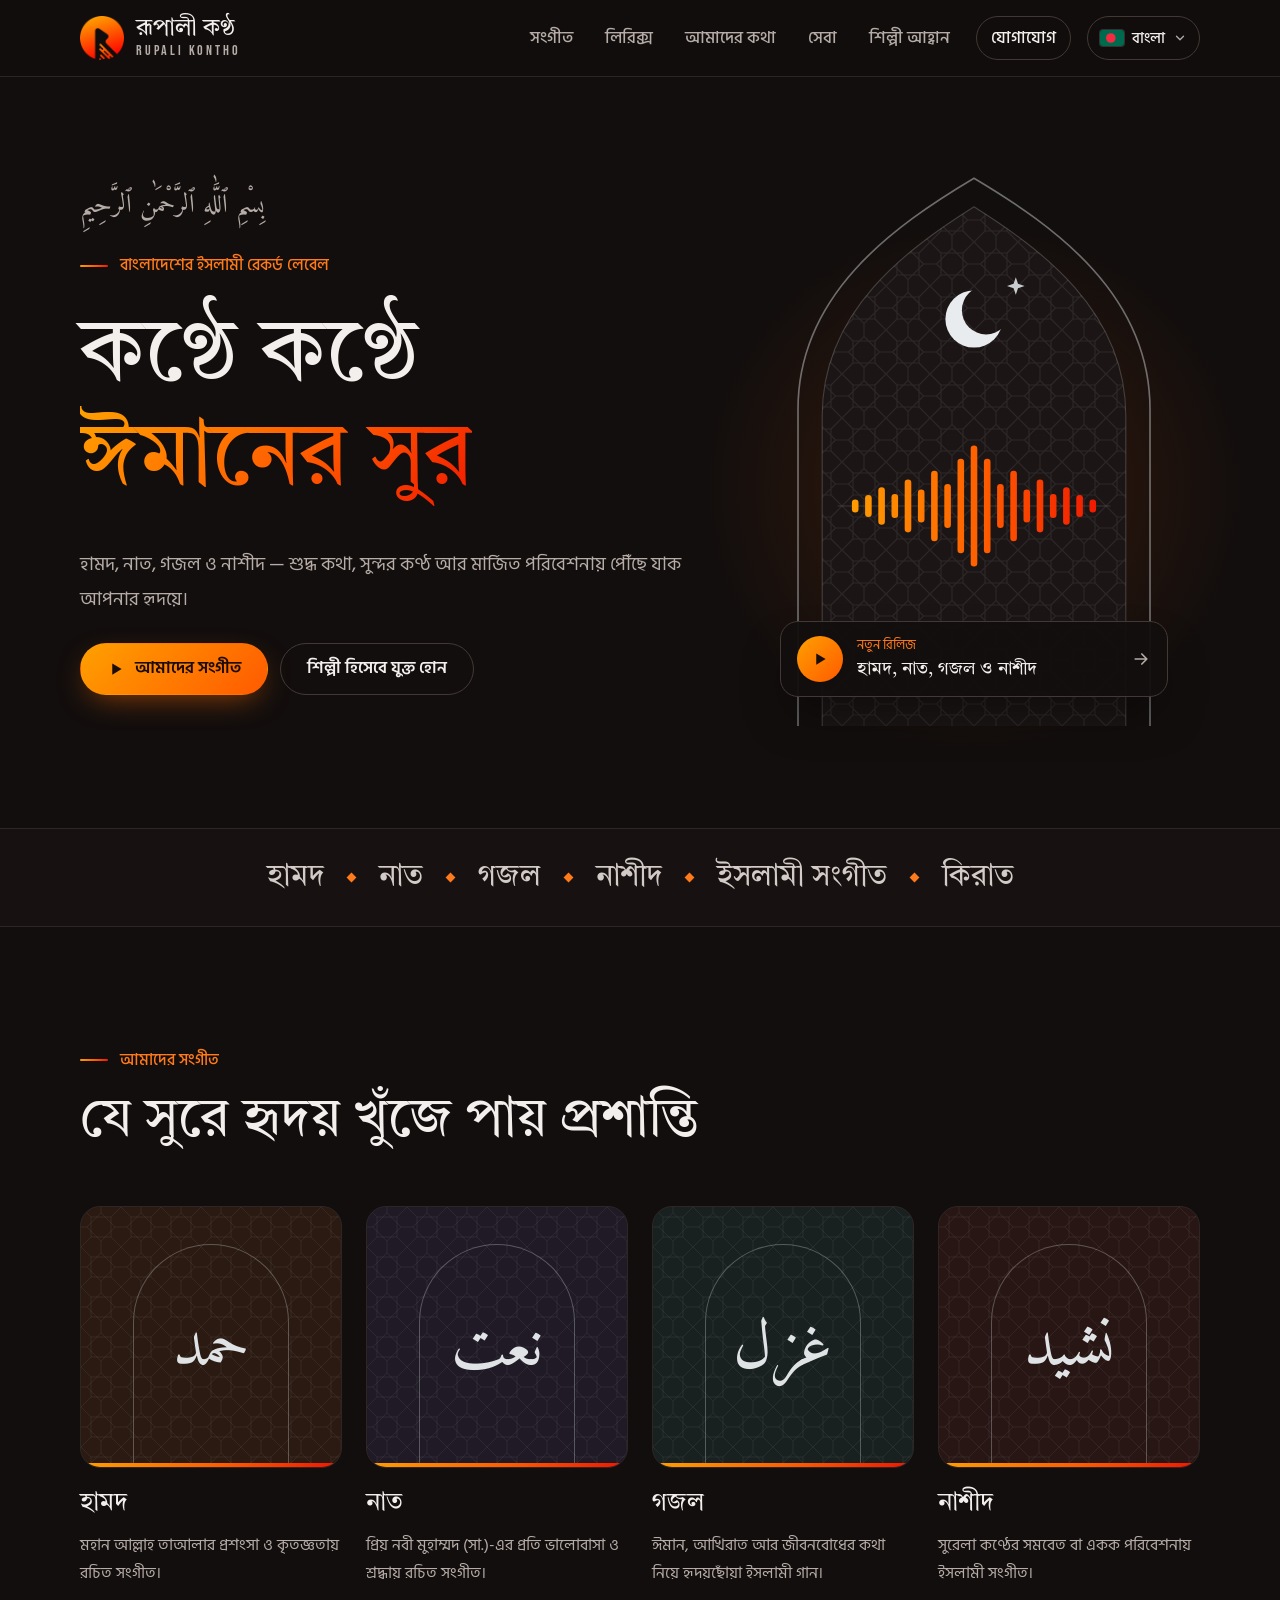
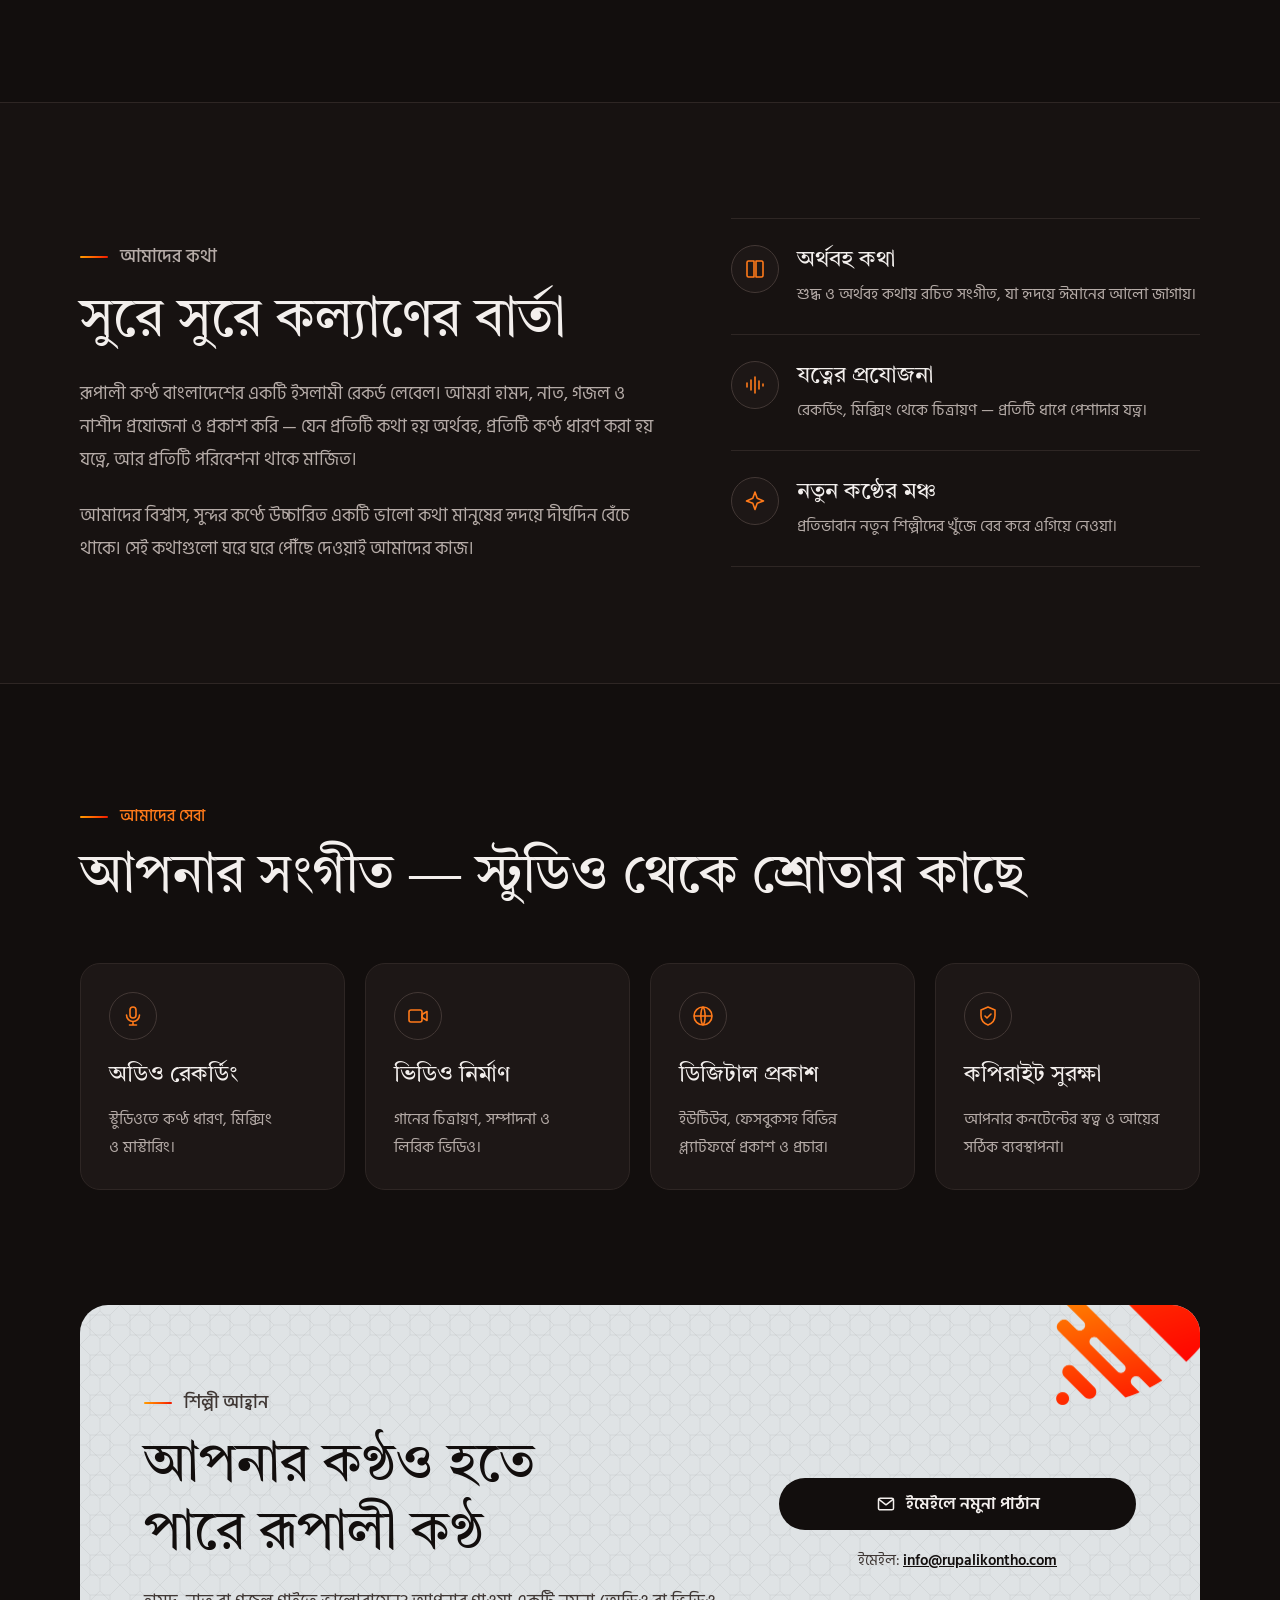
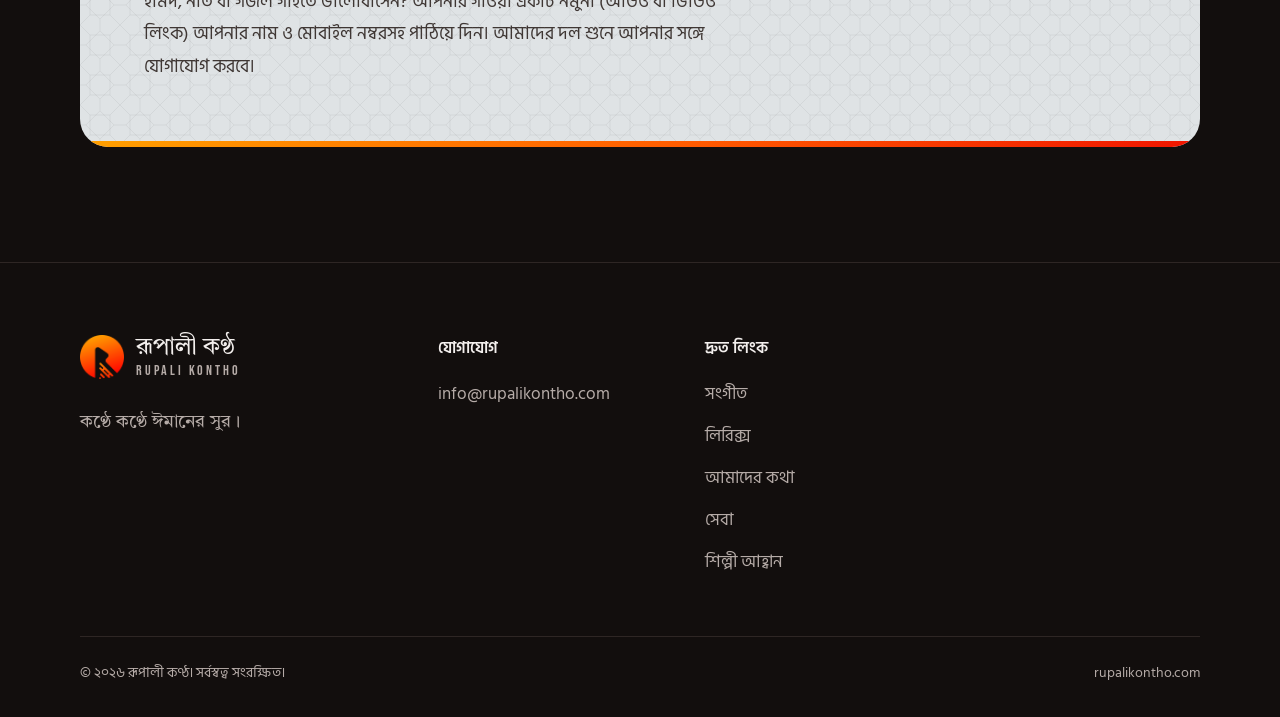
==== commit e65cf6f7: "৫ ভাষা: বাংলা, English, हिन्दी, اردو, العربية — পতাকাসহ ভাষা-মেনু - Header language switcher with fl" ====
--- a/index.html
+++ b/index.html
@@ -1,8 +1,12 @@
 <!doctype html>
-<html lang="bn">
+<html lang="bn" data-title-key="title.home">
 <head>
   <meta charset="utf-8">
   <meta name="viewport" content="width=device-width, initial-scale=1">
+  <script>
+    (function () { try { var l = new URLSearchParams(location.search).get("lang") || localStorage.getItem("rk-lang");
+      if (/^(en|hi|ur|ar)$/.test(l || "")) { var h = document.documentElement; h.lang = l; h.dir = (l === "ur" || l === "ar") ? "rtl" : "ltr"; } } catch (e) {} })();
+  </script>
   <title>রূপালী কণ্ঠ — বাংলাদেশের ইসলামী রেকর্ড লেবেল</title>
   <meta name="description" content="রূপালী কণ্ঠ (Rupali Kontho) — বাংলাদেশের একটি ইসলামী রেকর্ড লেবেল। হামদ, নাত, গজল ও নাশীদ — শুদ্ধ কথা, সুন্দর কণ্ঠ আর মার্জিত পরিবেশনায়।">
   <meta name="theme-color" content="#120e0d">
@@ -39,32 +43,34 @@
   </script>
 </head>
 <body>
-  <a class="skip-link" href="#main">মূল অংশে যান</a>
+  <a class="skip-link" href="#main" data-i18n="skip">মূল অংশে যান</a>
 
   <!-- ===== হেডার ===== -->
   <header class="site-header" id="top">
     <div class="container header-inner">
-      <a class="brand" href="#top" aria-label="রূপালী কণ্ঠ — হোম">
+      <a class="brand" href="#top" aria-label="রূপালী কণ্ঠ — হোম" data-i18n-attr="aria-label:home.aria">
         <img class="brand-logo" src="assets/img/logo-192.png" width="48" height="48" alt="">
         <span class="brand-text">
-          <span class="brand-name">রূপালী কণ্ঠ</span>
+          <span class="brand-name" lang="bn">রূপালী কণ্ঠ</span>
           <span class="brand-latin">RUPALI KONTHO</span>
         </span>
       </a>
 
-      <button class="menu-toggle" type="button" aria-expanded="false" aria-controls="site-nav" aria-label="মেনু খুলুন">
+      <button class="menu-toggle" type="button" aria-expanded="false" aria-controls="site-nav" aria-label="মেনু খুলুন" data-i18n-attr="aria-label:menu.open">
         <svg class="icon-open" width="24" height="24" viewBox="0 0 24 24" aria-hidden="true"><path d="M4 7h16M4 12h16M4 17h16" fill="none" stroke="currentColor" stroke-width="2" stroke-linecap="round"/></svg>
         <svg class="icon-close" width="24" height="24" viewBox="0 0 24 24" aria-hidden="true"><path d="M6 6l12 12M18 6L6 18" fill="none" stroke="currentColor" stroke-width="2" stroke-linecap="round"/></svg>
       </button>
 
-      <nav class="site-nav" id="site-nav" aria-label="প্রধান মেনু">
-        <a href="#music">সংগীত</a>
-        <a href="/lyrics">লিরিক্স</a>
-        <a href="#about">আমাদের কথা</a>
-        <a href="#services">সেবা</a>
-        <a href="#join">শিল্পী আহ্বান</a>
-        <a class="nav-cta" href="#contact">যোগাযোগ</a>
+      <nav class="site-nav" id="site-nav" aria-label="প্রধান মেনু" data-i18n-attr="aria-label:nav.aria">
+        <a href="#music" data-i18n="nav.music">সংগীত</a>
+        <a href="/lyrics" data-i18n="nav.lyrics">লিরিক্স</a>
+        <a href="#about" data-i18n="nav.about">আমাদের কথা</a>
+        <a href="#services" data-i18n="nav.services">সেবা</a>
+        <a href="#join" data-i18n="nav.join">শিল্পী আহ্বান</a>
+        <a class="nav-cta" href="#contact" data-i18n="nav.contact">যোগাযোগ</a>
       </nav>
+
+      <div class="lang-switch" data-lang-switch></div>
     </div>
   </header>
 
@@ -74,21 +80,21 @@
       <div class="container hero-inner">
         <div class="hero-copy">
           <p class="basmala" lang="ar" dir="rtl">بِسْمِ ٱللَّٰهِ ٱلرَّحْمَٰنِ ٱلرَّحِيمِ</p>
-          <p class="eyebrow">বাংলাদেশের ইসলামী রেকর্ড লেবেল</p>
-          <h1>কণ্ঠে কণ্ঠে<br><span class="grad-text">ঈমানের সুর</span></h1>
-          <p class="lead">হামদ, নাত, গজল ও নাশীদ — শুদ্ধ কথা, সুন্দর কণ্ঠ আর মার্জিত পরিবেশনায় পৌঁছে যাক আপনার হৃদয়ে।</p>
+          <p class="eyebrow" data-i18n="hero.eyebrow">বাংলাদেশের ইসলামী রেকর্ড লেবেল</p>
+          <h1><span data-i18n="hero.h1a">কণ্ঠে কণ্ঠে</span><br><span class="grad-text" data-i18n="hero.h1b">ঈমানের সুর</span></h1>
+          <p class="lead" data-i18n="hero.lead">হামদ, নাত, গজল ও নাশীদ — শুদ্ধ কথা, সুন্দর কণ্ঠ আর মার্জিত পরিবেশনায় পৌঁছে যাক আপনার হৃদয়ে।</p>
           <div class="btn-row">
             <a class="btn btn-primary" href="#music" data-link="youtube" data-fallback="#music">
               <svg width="18" height="18" viewBox="0 0 24 24" aria-hidden="true"><path d="M7 4.5v15L19.5 12z" fill="currentColor"/></svg>
-              <span data-label-fallback="আমাদের সংগীত">ইউটিউবে শুনুন</span>
+              <span data-i18n="hero.cta.youtube" data-i18n-fallback="hero.cta.fallback">ইউটিউবে শুনুন</span>
             </a>
-            <a class="btn btn-ghost" href="#join">শিল্পী হিসেবে যুক্ত হোন</a>
+            <a class="btn btn-ghost" href="#join" data-i18n="hero.cta.join">শিল্পী হিসেবে যুক্ত হোন</a>
           </div>
         </div>
 
         <div class="hero-art">
           <div class="arch">
-            <svg viewBox="0 0 400 520" role="img" aria-label="মিহরাব আকৃতির খিলানের ভেতরে চাঁদ ও কণ্ঠের তরঙ্গ">
+            <svg viewBox="0 0 400 520" role="img" aria-label="মিহরাব আকৃতির খিলানের ভেতরে চাঁদ ও কণ্ঠের তরঙ্গ" data-i18n-attr="aria-label:hero.art">
               <defs>
                 <pattern id="rkStar" width="40" height="40" patternUnits="userSpaceOnUse">
                   <path d="M10 10H30V30H10Z M20 5.86L34.14 20L20 34.14L5.86 20Z M0 0L10 10 M40 0L30 10 M0 40L10 30 M40 40L30 30 M20 0V5.86 M40 20H34.14 M20 40V34.14 M0 20H5.86" fill="none" stroke="#d9dee1" stroke-opacity="0.09" stroke-width="1"/>
@@ -139,10 +145,10 @@
                 <svg width="18" height="18" viewBox="0 0 24 24"><path d="M7 4.5v15L19.5 12z" fill="currentColor"/></svg>
               </span>
               <span class="now-text">
-                <span class="now-label">নতুন রিলিজ</span>
-                <span class="now-title" data-label-fallback="হামদ, নাত, গজল ও নাশীদ">সর্বশেষ হামদ ও নাশীদ শুনুন</span>
+                <span class="now-label" data-i18n="now.label">নতুন রিলিজ</span>
+                <span class="now-title" data-i18n="now.title" data-i18n-fallback="now.fallback">সর্বশেষ হামদ ও নাশীদ শুনুন</span>
               </span>
-              <svg class="now-arrow" width="20" height="20" viewBox="0 0 24 24" aria-hidden="true"><path d="M5 12h14M13 6l6 6-6 6" fill="none" stroke="currentColor" stroke-width="2" stroke-linecap="round" stroke-linejoin="round"/></svg>
+              <svg class="now-arrow flip-rtl" width="20" height="20" viewBox="0 0 24 24" aria-hidden="true"><path d="M5 12h14M13 6l6 6-6 6" fill="none" stroke="currentColor" stroke-width="2" stroke-linecap="round" stroke-linejoin="round"/></svg>
             </a>
           </div>
         </div>
@@ -150,14 +156,14 @@
     </section>
 
     <!-- ===== ধারা রিবন ===== -->
-    <div class="ribbon" aria-label="আমাদের সংগীতের ধারা">
+    <div class="ribbon" aria-label="আমাদের সংগীতের ধারা" data-i18n-attr="aria-label:genres.aria">
       <ul class="container ribbon-list">
-        <li>হামদ</li>
-        <li>নাত</li>
-        <li>গজল</li>
-        <li>নাশীদ</li>
-        <li>ইসলামী সংগীত</li>
-        <li>কিরাত</li>
+        <li data-i18n="genre.hamd">হামদ</li>
+        <li data-i18n="genre.naat">নাত</li>
+        <li data-i18n="genre.gojol">গজল</li>
+        <li data-i18n="genre.nasheed">নাশীদ</li>
+        <li data-i18n="genre.islamic">ইসলামী সংগীত</li>
+        <li data-i18n="genre.qirat">কিরাত</li>
       </ul>
     </div>
 
@@ -166,35 +172,35 @@
       <div class="container">
         <div class="section-head">
           <div>
-            <p class="eyebrow">আমাদের সংগীত</p>
-            <h2>যে সুরে হৃদয় খুঁজে পায় প্রশান্তি</h2>
+            <p class="eyebrow" data-i18n="music.eyebrow">আমাদের সংগীত</p>
+            <h2 data-i18n="music.h2">যে সুরে হৃদয় খুঁজে পায় প্রশান্তি</h2>
           </div>
           <a class="text-link" href="#music" data-link="youtube" data-hide-empty>
-            ইউটিউব চ্যানেলে সব দেখুন
-            <svg width="18" height="18" viewBox="0 0 24 24" aria-hidden="true"><path d="M5 12h14M13 6l6 6-6 6" fill="none" stroke="currentColor" stroke-width="2" stroke-linecap="round" stroke-linejoin="round"/></svg>
+            <span data-i18n="music.link">ইউটিউব চ্যানেলে সব দেখুন</span>
+            <svg class="flip-rtl" width="18" height="18" viewBox="0 0 24 24" aria-hidden="true"><path d="M5 12h14M13 6l6 6-6 6" fill="none" stroke="currentColor" stroke-width="2" stroke-linecap="round" stroke-linejoin="round"/></svg>
           </a>
         </div>
 
         <div class="genre-grid">
           <article class="genre-card">
             <div class="genre-cover tone-1" aria-hidden="true"><span lang="ar">حمد</span></div>
-            <h3>হামদ</h3>
-            <p>মহান আল্লাহ তাআলার প্রশংসা ও কৃতজ্ঞতায় রচিত সংগীত।</p>
+            <h3 data-i18n="genre.hamd">হামদ</h3>
+            <p data-i18n="genre.hamd.desc">মহান আল্লাহ তাআলার প্রশংসা ও কৃতজ্ঞতায় রচিত সংগীত।</p>
           </article>
           <article class="genre-card">
             <div class="genre-cover tone-2" aria-hidden="true"><span lang="ar">نعت</span></div>
-            <h3>নাত</h3>
-            <p>প্রিয় নবী মুহাম্মদ (সা.)-এর প্রতি ভালোবাসা ও শ্রদ্ধায় রচিত সংগীত।</p>
+            <h3 data-i18n="genre.naat">নাত</h3>
+            <p data-i18n="genre.naat.desc">প্রিয় নবী মুহাম্মদ (সা.)-এর প্রতি ভালোবাসা ও শ্রদ্ধায় রচিত সংগীত।</p>
           </article>
           <article class="genre-card">
             <div class="genre-cover tone-3" aria-hidden="true"><span lang="ar">غزل</span></div>
-            <h3>গজল</h3>
-            <p>ঈমান, আখিরাত আর জীবনবোধের কথা নিয়ে হৃদয়ছোঁয়া ইসলামী গান।</p>
+            <h3 data-i18n="genre.gojol">গজল</h3>
+            <p data-i18n="genre.gojol.desc">ঈমান, আখিরাত আর জীবনবোধের কথা নিয়ে হৃদয়ছোঁয়া ইসলামী গান।</p>
           </article>
           <article class="genre-card">
             <div class="genre-cover tone-4" aria-hidden="true"><span lang="ar">نشيد</span></div>
-            <h3>নাশীদ</h3>
-            <p>সুরেলা কণ্ঠের সমবেত বা একক পরিবেশনায় ইসলামী সংগীত।</p>
+            <h3 data-i18n="genre.nasheed">নাশীদ</h3>
+            <p data-i18n="genre.nasheed.desc">সুরেলা কণ্ঠের সমবেত বা একক পরিবেশনায় ইসলামী সংগীত।</p>
           </article>
         </div>
 
@@ -213,10 +219,10 @@
     <section class="section band" id="about">
       <div class="container about-inner">
         <div class="about-copy">
-          <p class="eyebrow">আমাদের কথা</p>
-          <h2>সুরে সুরে কল্যাণের বার্তা</h2>
-          <p>রূপালী কণ্ঠ বাংলাদেশের একটি ইসলামী রেকর্ড লেবেল। আমরা হামদ, নাত, গজল ও নাশীদ প্রযোজনা ও প্রকাশ করি — যেন প্রতিটি কথা হয় অর্থবহ, প্রতিটি কণ্ঠ ধারণ করা হয় যত্নে, আর প্রতিটি পরিবেশনা থাকে মার্জিত।</p>
-          <p>আমাদের বিশ্বাস, সুন্দর কণ্ঠে উচ্চারিত একটি ভালো কথা মানুষের হৃদয়ে দীর্ঘদিন বেঁচে থাকে। সেই কথাগুলো ঘরে ঘরে পৌঁছে দেওয়াই আমাদের কাজ।</p>
+          <p class="eyebrow" data-i18n="about.eyebrow">আমাদের কথা</p>
+          <h2 data-i18n="about.h2">সুরে সুরে কল্যাণের বার্তা</h2>
+          <p data-i18n="about.p1">রূপালী কণ্ঠ বাংলাদেশের একটি ইসলামী রেকর্ড লেবেল। আমরা হামদ, নাত, গজল ও নাশীদ প্রযোজনা ও প্রকাশ করি — যেন প্রতিটি কথা হয় অর্থবহ, প্রতিটি কণ্ঠ ধারণ করা হয় যত্নে, আর প্রতিটি পরিবেশনা থাকে মার্জিত।</p>
+          <p data-i18n="about.p2">আমাদের বিশ্বাস, সুন্দর কণ্ঠে উচ্চারিত একটি ভালো কথা মানুষের হৃদয়ে দীর্ঘদিন বেঁচে থাকে। সেই কথাগুলো ঘরে ঘরে পৌঁছে দেওয়াই আমাদের কাজ।</p>
         </div>
 
         <ul class="values">
@@ -225,8 +231,8 @@
               <svg width="24" height="24" viewBox="0 0 24 24"><path d="M4 5.5C4 4.7 4.7 4 5.5 4H11v16H5.5c-.8 0-1.5-.7-1.5-1.5zM20 5.5c0-.8-.7-1.5-1.5-1.5H13v16h5.5c.8 0 1.5-.7 1.5-1.5z" fill="none" stroke="currentColor" stroke-width="1.6" stroke-linejoin="round"/></svg>
             </span>
             <div>
-              <h3>অর্থবহ কথা</h3>
-              <p>শুদ্ধ ও অর্থবহ কথায় রচিত সংগীত, যা হৃদয়ে ঈমানের আলো জাগায়।</p>
+              <h3 data-i18n="v1.h">অর্থবহ কথা</h3>
+              <p data-i18n="v1.p">শুদ্ধ ও অর্থবহ কথায় রচিত সংগীত, যা হৃদয়ে ঈমানের আলো জাগায়।</p>
             </div>
           </li>
           <li>
@@ -234,8 +240,8 @@
               <svg width="24" height="24" viewBox="0 0 24 24"><path d="M4 10v4M8 7v10M12 4v16M16 8v8M20 11v2" fill="none" stroke="currentColor" stroke-width="1.6" stroke-linecap="round"/></svg>
             </span>
             <div>
-              <h3>যত্নের প্রযোজনা</h3>
-              <p>রেকর্ডিং, মিক্সিং থেকে চিত্রায়ণ — প্রতিটি ধাপে পেশাদার যত্ন।</p>
+              <h3 data-i18n="v2.h">যত্নের প্রযোজনা</h3>
+              <p data-i18n="v2.p">রেকর্ডিং, মিক্সিং থেকে চিত্রায়ণ — প্রতিটি ধাপে পেশাদার যত্ন।</p>
             </div>
           </li>
           <li>
@@ -243,8 +249,8 @@
               <svg width="24" height="24" viewBox="0 0 24 24"><path d="M12 3l2.2 6.3L20.5 12l-6.3 2.2L12 20.5l-2.2-6.3L3.5 12l6.3-2.7z" fill="none" stroke="currentColor" stroke-width="1.6" stroke-linejoin="round"/></svg>
             </span>
             <div>
-              <h3>নতুন কণ্ঠের মঞ্চ</h3>
-              <p>প্রতিভাবান নতুন শিল্পীদের খুঁজে বের করে এগিয়ে নেওয়া।</p>
+              <h3 data-i18n="v3.h">নতুন কণ্ঠের মঞ্চ</h3>
+              <p data-i18n="v3.p">প্রতিভাবান নতুন শিল্পীদের খুঁজে বের করে এগিয়ে নেওয়া।</p>
             </div>
           </li>
         </ul>
@@ -256,8 +262,8 @@
       <div class="container">
         <div class="section-head">
           <div>
-            <p class="eyebrow">আমাদের সেবা</p>
-            <h2>আপনার সংগীত — স্টুডিও থেকে শ্রোতার কাছে</h2>
+            <p class="eyebrow" data-i18n="services.eyebrow">আমাদের সেবা</p>
+            <h2 data-i18n="services.h2">আপনার সংগীত — স্টুডিও থেকে শ্রোতার কাছে</h2>
           </div>
         </div>
 
@@ -266,29 +272,29 @@
             <span class="icon-badge" aria-hidden="true">
               <svg width="24" height="24" viewBox="0 0 24 24"><rect x="9" y="3" width="6" height="11" rx="3" fill="none" stroke="currentColor" stroke-width="1.6"/><path d="M5.5 11a6.5 6.5 0 0 0 13 0M12 17.5V21M8.5 21h7" fill="none" stroke="currentColor" stroke-width="1.6" stroke-linecap="round"/></svg>
             </span>
-            <h3>অডিও রেকর্ডিং</h3>
-            <p>স্টুডিওতে কণ্ঠ ধারণ, মিক্সিং ও মাস্টারিং।</p>
+            <h3 data-i18n="s1.h">অডিও রেকর্ডিং</h3>
+            <p data-i18n="s1.p">স্টুডিওতে কণ্ঠ ধারণ, মিক্সিং ও মাস্টারিং।</p>
           </article>
           <article class="service-card">
             <span class="icon-badge" aria-hidden="true">
               <svg width="24" height="24" viewBox="0 0 24 24"><rect x="3" y="6" width="13" height="12" rx="2" fill="none" stroke="currentColor" stroke-width="1.6"/><path d="M16 10.5l5-3v9l-5-3z" fill="none" stroke="currentColor" stroke-width="1.6" stroke-linejoin="round"/></svg>
             </span>
-            <h3>ভিডিও নির্মাণ</h3>
-            <p>গানের চিত্রায়ণ, সম্পাদনা ও লিরিক ভিডিও।</p>
+            <h3 data-i18n="s2.h">ভিডিও নির্মাণ</h3>
+            <p data-i18n="s2.p">গানের চিত্রায়ণ, সম্পাদনা ও লিরিক ভিডিও।</p>
           </article>
           <article class="service-card">
             <span class="icon-badge" aria-hidden="true">
               <svg width="24" height="24" viewBox="0 0 24 24"><circle cx="12" cy="12" r="9" fill="none" stroke="currentColor" stroke-width="1.6"/><path d="M3 12h18M12 3c2.8 3 2.8 15 0 18M12 3c-2.8 3-2.8 15 0 18" fill="none" stroke="currentColor" stroke-width="1.6"/></svg>
             </span>
-            <h3>ডিজিটাল প্রকাশ</h3>
-            <p>ইউটিউব, ফেসবুকসহ বিভিন্ন প্ল্যাটফর্মে প্রকাশ ও প্রচার।</p>
+            <h3 data-i18n="s3.h">ডিজিটাল প্রকাশ</h3>
+            <p data-i18n="s3.p">ইউটিউব, ফেসবুকসহ বিভিন্ন প্ল্যাটফর্মে প্রকাশ ও প্রচার।</p>
           </article>
           <article class="service-card">
             <span class="icon-badge" aria-hidden="true">
               <svg width="24" height="24" viewBox="0 0 24 24"><path d="M12 3l7 3v5.5c0 4.5-3 8-7 9.5-4-1.5-7-5-7-9.5V6z" fill="none" stroke="currentColor" stroke-width="1.6" stroke-linejoin="round"/><path d="M9 12l2 2 4-4" fill="none" stroke="currentColor" stroke-width="1.6" stroke-linecap="round" stroke-linejoin="round"/></svg>
             </span>
-            <h3>কপিরাইট সুরক্ষা</h3>
-            <p>আপনার কনটেন্টের স্বত্ব ও আয়ের সঠিক ব্যবস্থাপনা।</p>
+            <h3 data-i18n="s4.h">কপিরাইট সুরক্ষা</h3>
+            <p data-i18n="s4.p">আপনার কনটেন্টের স্বত্ব ও আয়ের সঠিক ব্যবস্থাপনা।</p>
           </article>
         </div>
       </div>
@@ -299,21 +305,21 @@
       <div class="container">
         <div class="join-card">
           <div class="join-copy">
-            <p class="eyebrow eyebrow-dark">শিল্পী আহ্বান</p>
-            <h2>আপনার কণ্ঠও হতে পারে রূপালী কণ্ঠ</h2>
-            <p>হামদ, নাত বা গজল গাইতে ভালোবাসেন? আপনার গাওয়া একটি নমুনা (অডিও বা ভিডিও লিংক) আপনার নাম ও মোবাইল নম্বরসহ পাঠিয়ে দিন। আমাদের দল শুনে আপনার সঙ্গে যোগাযোগ করবে।</p>
+            <p class="eyebrow eyebrow-dark" data-i18n="join.eyebrow">শিল্পী আহ্বান</p>
+            <h2 data-i18n="join.h2">আপনার কণ্ঠও হতে পারে রূপালী কণ্ঠ</h2>
+            <p data-i18n="join.p">হামদ, নাত বা গজল গাইতে ভালোবাসেন? আপনার গাওয়া একটি নমুনা (অডিও বা ভিডিও লিংক) আপনার নাম ও মোবাইল নম্বরসহ পাঠিয়ে দিন। আমাদের দল শুনে আপনার সঙ্গে যোগাযোগ করবে।</p>
           </div>
           <img class="join-deco" src="assets/img/speed-lines.png" width="180" height="137" alt="" aria-hidden="true">
           <div class="join-actions">
-            <a class="btn btn-dark" href="mailto:info@rupalikontho.com?subject=%E0%A6%B6%E0%A6%BF%E0%A6%B2%E0%A7%8D%E0%A6%AA%E0%A7%80%20%E0%A6%86%E0%A6%AC%E0%A7%87%E0%A6%A6%E0%A6%A8" data-link="email" data-mail-subject="শিল্পী আবেদন">
+            <a class="btn btn-dark" href="mailto:info@rupalikontho.com?subject=%E0%A6%B6%E0%A6%BF%E0%A6%B2%E0%A7%8D%E0%A6%AA%E0%A7%80%20%E0%A6%86%E0%A6%AC%E0%A7%87%E0%A6%A6%E0%A6%A8" data-link="email" data-mail-subject="শিল্পী আবেদন — Artist application">
               <svg width="20" height="20" viewBox="0 0 24 24" aria-hidden="true"><rect x="3" y="5" width="18" height="14" rx="2" fill="none" stroke="currentColor" stroke-width="1.8"/><path d="M3.5 6.5l8.5 6.5 8.5-6.5" fill="none" stroke="currentColor" stroke-width="1.8" stroke-linejoin="round"/></svg>
-              ইমেইলে নমুনা পাঠান
+              <span data-i18n="join.email">ইমেইলে নমুনা পাঠান</span>
             </a>
             <a class="btn btn-dark-ghost" href="#contact" data-link="whatsapp" data-hide-empty>
               <svg width="20" height="20" viewBox="0 0 24 24" aria-hidden="true"><path d="M4 20l1.3-4A8 8 0 1 1 8 18.7z" fill="none" stroke="currentColor" stroke-width="1.8" stroke-linejoin="round"/></svg>
-              হোয়াটসঅ্যাপে পাঠান
+              <span data-i18n="join.whatsapp">হোয়াটসঅ্যাপে পাঠান</span>
             </a>
-            <p class="join-note">ইমেইল: <a href="mailto:info@rupalikontho.com" data-link="email" data-text>info@rupalikontho.com</a></p>
+            <p class="join-note"><span data-i18n="join.note">ইমেইল:</span> <a href="mailto:info@rupalikontho.com" data-link="email" data-text dir="ltr">info@rupalikontho.com</a></p>
           </div>
         </div>
       </div>
@@ -324,46 +330,46 @@
   <footer class="site-footer" id="contact">
     <div class="container footer-grid">
       <div class="footer-brand">
-        <a class="brand" href="#top" aria-label="রূপালী কণ্ঠ — উপরে যান">
+        <a class="brand" href="#top" aria-label="রূপালী কণ্ঠ — হোম" data-i18n-attr="aria-label:home.aria">
           <img class="brand-logo" src="assets/img/logo-192.png" width="48" height="48" alt="">
           <span class="brand-text">
-            <span class="brand-name">রূপালী কণ্ঠ</span>
+            <span class="brand-name" lang="bn">রূপালী কণ্ঠ</span>
             <span class="brand-latin">RUPALI KONTHO</span>
           </span>
         </a>
-        <p>কণ্ঠে কণ্ঠে ঈমানের সুর।</p>
+        <p data-i18n="footer.tagline">কণ্ঠে কণ্ঠে ঈমানের সুর।</p>
       </div>
 
       <div>
-        <h2 class="footer-title">যোগাযোগ</h2>
+        <h2 class="footer-title" data-i18n="nav.contact">যোগাযোগ</h2>
         <ul class="footer-list">
-          <li><a href="mailto:info@rupalikontho.com" data-link="email" data-text>info@rupalikontho.com</a></li>
+          <li><a href="mailto:info@rupalikontho.com" data-link="email" data-text dir="ltr">info@rupalikontho.com</a></li>
           <li data-link-row="phone"><a href="#" data-link="phone" data-text></a></li>
           <li data-link-row="address"><span data-text-of="address"></span></li>
         </ul>
       </div>
 
       <div>
-        <h2 class="footer-title">দ্রুত লিংক</h2>
+        <h2 class="footer-title" data-i18n="footer.links">দ্রুত লিংক</h2>
         <ul class="footer-list">
-          <li><a href="#music">সংগীত</a></li>
-          <li><a href="/lyrics">লিরিক্স</a></li>
-          <li><a href="#about">আমাদের কথা</a></li>
-          <li><a href="#services">সেবা</a></li>
-          <li><a href="#join">শিল্পী আহ্বান</a></li>
+          <li><a href="#music" data-i18n="nav.music">সংগীত</a></li>
+          <li><a href="/lyrics" data-i18n="nav.lyrics">লিরিক্স</a></li>
+          <li><a href="#about" data-i18n="nav.about">আমাদের কথা</a></li>
+          <li><a href="#services" data-i18n="nav.services">সেবা</a></li>
+          <li><a href="#join" data-i18n="nav.join">শিল্পী আহ্বান</a></li>
         </ul>
       </div>
 
       <div data-social-block>
-        <h2 class="footer-title">আমাদের সাথে থাকুন</h2>
+        <h2 class="footer-title" data-i18n="footer.follow">আমাদের সাথে থাকুন</h2>
         <div class="social">
-          <a href="#" data-link="youtube" data-hide-empty aria-label="ইউটিউব">
+          <a href="#" data-link="youtube" data-hide-empty aria-label="ইউটিউব" data-i18n-attr="aria-label:social.youtube">
             <svg width="22" height="22" viewBox="0 0 24 24" aria-hidden="true"><rect x="2.5" y="5" width="19" height="14" rx="4" fill="none" stroke="currentColor" stroke-width="1.6"/><path d="M10 9v6l5-3z" fill="currentColor"/></svg>
-            ইউটিউব
+            <span data-i18n="social.youtube">ইউটিউব</span>
           </a>
-          <a href="#" data-link="facebook" data-hide-empty aria-label="ফেসবুক">
+          <a href="#" data-link="facebook" data-hide-empty aria-label="ফেসবুক" data-i18n-attr="aria-label:social.facebook">
             <svg width="22" height="22" viewBox="0 0 24 24" aria-hidden="true"><path d="M14 8h3V4.5h-3A3.5 3.5 0 0 0 10.5 8v2.5H8V14h2.5v6H14v-6h2.6l.4-3.5h-3V8.6c0-.3.3-.6.6-.6z" fill="none" stroke="currentColor" stroke-width="1.6" stroke-linejoin="round"/></svg>
-            ফেসবুক
+            <span data-i18n="social.facebook">ফেসবুক</span>
           </a>
         </div>
       </div>
@@ -371,13 +377,15 @@
 
     <div class="container footer-bottom">
       <div class="footer-bottom-inner">
-        <p>© <span data-year>২০২৬</span> রূপালী কণ্ঠ। সর্বস্বত্ব সংরক্ষিত।</p>
-        <p>rupalikontho.com</p>
+        <p>© <span data-year>২০২৬</span> <span data-i18n="footer.rights">রূপালী কণ্ঠ। সর্বস্বত্ব সংরক্ষিত।</span></p>
+        <p dir="ltr">rupalikontho.com</p>
       </div>
     </div>
   </footer>
 
   <script src="assets/js/config.js"></script>
   <script src="assets/js/main.js"></script>
+  <script src="assets/js/i18n-strings.js"></script>
+  <script src="assets/js/i18n.js"></script>
 </body>
 </html>
--- a/assets/css/style.css
+++ b/assets/css/style.css
@@ -95,8 +95,7 @@
 .header-inner {
   display: flex;
   align-items: center;
-  justify-content: space-between;
-  gap: 24px;
+  gap: 16px;
   min-height: 76px;
 }
 
@@ -104,6 +103,7 @@
   display: inline-flex;
   align-items: center;
   gap: 12px;
+  margin-inline-end: auto;
   text-decoration: none;
   color: var(--text);
 }
@@ -141,7 +141,7 @@
 }
 .site-nav a:hover { color: var(--text); background: var(--surface); }
 .site-nav .nav-cta {
-  margin-left: 8px;
+  margin-inline-start: 8px;
   color: var(--text);
   border: 1px solid var(--line-2);
 }
@@ -646,8 +646,9 @@
   .footer-grid { grid-template-columns: repeat(2, minmax(0, 1fr)); }
 }
 
-@media (max-width: 860px) {
-  .menu-toggle { display: grid; }
+@media (max-width: 1180px) {
+  .menu-toggle { display: grid; order: 3; }
+  .lang-switch { order: 2; }
 
   .site-nav {
     position: absolute;
@@ -677,7 +678,9 @@
     border-radius: 999px;
     border: 1px solid var(--line-2);
   }
-
+}
+
+@media (max-width: 860px) {
   .hero-inner,
   .about-inner,
   .join-card { grid-template-columns: minmax(0, 1fr); }
@@ -925,7 +928,7 @@
   font-size: 17px;
   cursor: pointer;
 }
-.icon-btn + .icon-btn { border-left: 1px solid var(--line-2); }
+.icon-btn + .icon-btn { border-inline-start: 1px solid var(--line-2); }
 .icon-btn:hover { background: var(--surface); }
 .btn-sm { min-height: 44px; padding: 0 20px; font-size: 16px; }
 
@@ -945,3 +948,137 @@
   .search-field { flex-basis: 100%; max-width: none; }
   .lyric-card h3 { font-size: 22px; }
 }
+
+/* ================================================================
+   ভাষা বদলানোর মেনু
+   ================================================================ */
+.lang-switch { position: relative; }
+
+.lang-btn {
+  display: inline-flex;
+  align-items: center;
+  gap: 8px;
+  min-height: 44px;
+  padding: 0 12px;
+  border: 1px solid var(--line-2);
+  border-radius: 999px;
+  background: transparent;
+  color: var(--text);
+  font-family: var(--font-body);
+  font-size: 15px;
+  font-weight: 500;
+  cursor: pointer;
+  white-space: nowrap;
+  transition: border-color 0.2s, background-color 0.2s;
+}
+.lang-btn:hover,
+.lang-switch.is-open .lang-btn { border-color: var(--silver); background: var(--surface); }
+.lang-btn-flag { display: inline-flex; }
+.lang-chevron { color: var(--muted); transition: transform 0.2s; }
+.lang-switch.is-open .lang-chevron { transform: rotate(180deg); }
+
+.flag {
+  flex: none;
+  width: 24px;
+  height: 16px;
+  border-radius: 3px;
+  box-shadow: 0 0 0 1px rgba(255, 255, 255, 0.15);
+}
+
+.lang-menu {
+  position: absolute;
+  top: calc(100% + 8px);
+  inset-inline-end: 0;
+  z-index: 60;
+  min-width: 210px;
+  margin: 0;
+  padding: 6px;
+  list-style: none;
+  background: #16101a;
+  border: 1px solid var(--line-2);
+  border-radius: 14px;
+  box-shadow: 0 24px 48px -12px rgba(0, 0, 0, 0.7);
+}
+.lang-menu li + li { border-top: 1px solid var(--line); }
+
+.lang-opt {
+  display: flex;
+  align-items: center;
+  gap: 12px;
+  width: 100%;
+  min-height: 48px;
+  padding: 0 12px;
+  border: 0;
+  border-radius: 10px;
+  background: transparent;
+  color: var(--text);
+  font-size: 17px;
+  text-align: start;
+  cursor: pointer;
+}
+.lang-opt:hover,
+.lang-opt:focus-visible { background: var(--surface); }
+.lang-opt-name { flex: 1; }
+.lang-opt[lang="bn"] { font-family: "Hind Siliguri", "Noto Sans Bengali", sans-serif; }
+.lang-opt[lang="en"] { font-family: "Hind Siliguri", system-ui, sans-serif; }
+.lang-opt[lang="hi"] { font-family: "Hind", "Noto Sans Devanagari", "Nirmala UI", sans-serif; }
+.lang-opt[lang="ur"] { font-family: "Noto Nastaliq Urdu", "Urdu Typesetting", "Noto Naskh Arabic", serif; }
+.lang-opt[lang="ar"] { font-family: "Noto Naskh Arabic", "Amiri", "Traditional Arabic", serif; }
+.lang-check { visibility: hidden; color: var(--orange); }
+.lang-opt[aria-current="true"] { font-weight: 600; }
+.lang-opt[aria-current="true"] .lang-check { visibility: visible; }
+
+.lang-note {
+  margin: 10px 0 0;
+  font-size: 15px;
+  color: var(--orange);
+}
+
+@media (max-width: 560px) {
+  .lang-btn-name { display: none; }
+  .lang-btn { padding: 0 10px; }
+}
+
+/* ================================================================
+   ভাষাভিত্তিক ফন্ট ও ডান-থেকে-বাম (উর্দু, আরবি)
+   ================================================================ */
+html[lang="hi"] {
+  --font-body: "Hind", "Noto Sans Devanagari", "Nirmala UI", sans-serif;
+  --font-display: "Tiro Devanagari Hindi", "Noto Serif Devanagari", "Hind", serif;
+}
+html[lang="ur"] {
+  --font-body: "Noto Nastaliq Urdu", "Jameel Noori Nastaleeq", "Urdu Typesetting", "Noto Naskh Arabic", serif;
+  --font-display: "Noto Nastaliq Urdu", "Jameel Noori Nastaleeq", "Urdu Typesetting", "Noto Naskh Arabic", serif;
+}
+html[lang="ar"] {
+  --font-body: "Noto Naskh Arabic", "Amiri", "Traditional Arabic", serif;
+  --font-display: "Amiri", "Noto Naskh Arabic", "Traditional Arabic", serif;
+}
+
+/* বাংলা নাম ও গানের কথা সব ভাষাতেই বাংলা ফন্টে */
+[lang="bn"] {
+  --font-body: "Hind Siliguri", "Noto Sans Bengali", "Nirmala UI", sans-serif;
+  --font-display: "Tiro Bangla", "Noto Serif Bengali", "Hind Siliguri", serif;
+}
+:where([lang="bn"]):not(html) { font-family: var(--font-body); }
+
+/* নাস্তালিক লিপির জন্য বাড়তি লাইন-উচ্চতা */
+html[lang="ur"] body { line-height: 2.1; }
+html[lang="ur"] h1,
+html[lang="ur"] h2,
+html[lang="ur"] h3 { line-height: 1.8; }
+html[lang="ur"] .hero h1 { line-height: 1.6; }
+html[lang="ur"] .eyebrow,
+html[lang="ur"] .site-nav a,
+html[lang="ur"] .btn { line-height: 2; }
+html[lang="ar"] h1,
+html[lang="ar"] h2,
+html[lang="ar"] h3 { line-height: 1.45; }
+
+[dir="rtl"] .flip-rtl { transform: scaleX(-1); }
+[dir="rtl"] .basmala { text-align: right; }
+[dir="rtl"] .brand-latin { direction: ltr; }
+html[lang="ur"] .grad-text,
+html[lang="ar"] .grad-text { padding: 0.25em 0 0.35em; }
+html[lang="en"] .hero h1,
+html[lang="hi"] .hero h1 { font-size: clamp(42px, 5.6vw, 80px); }
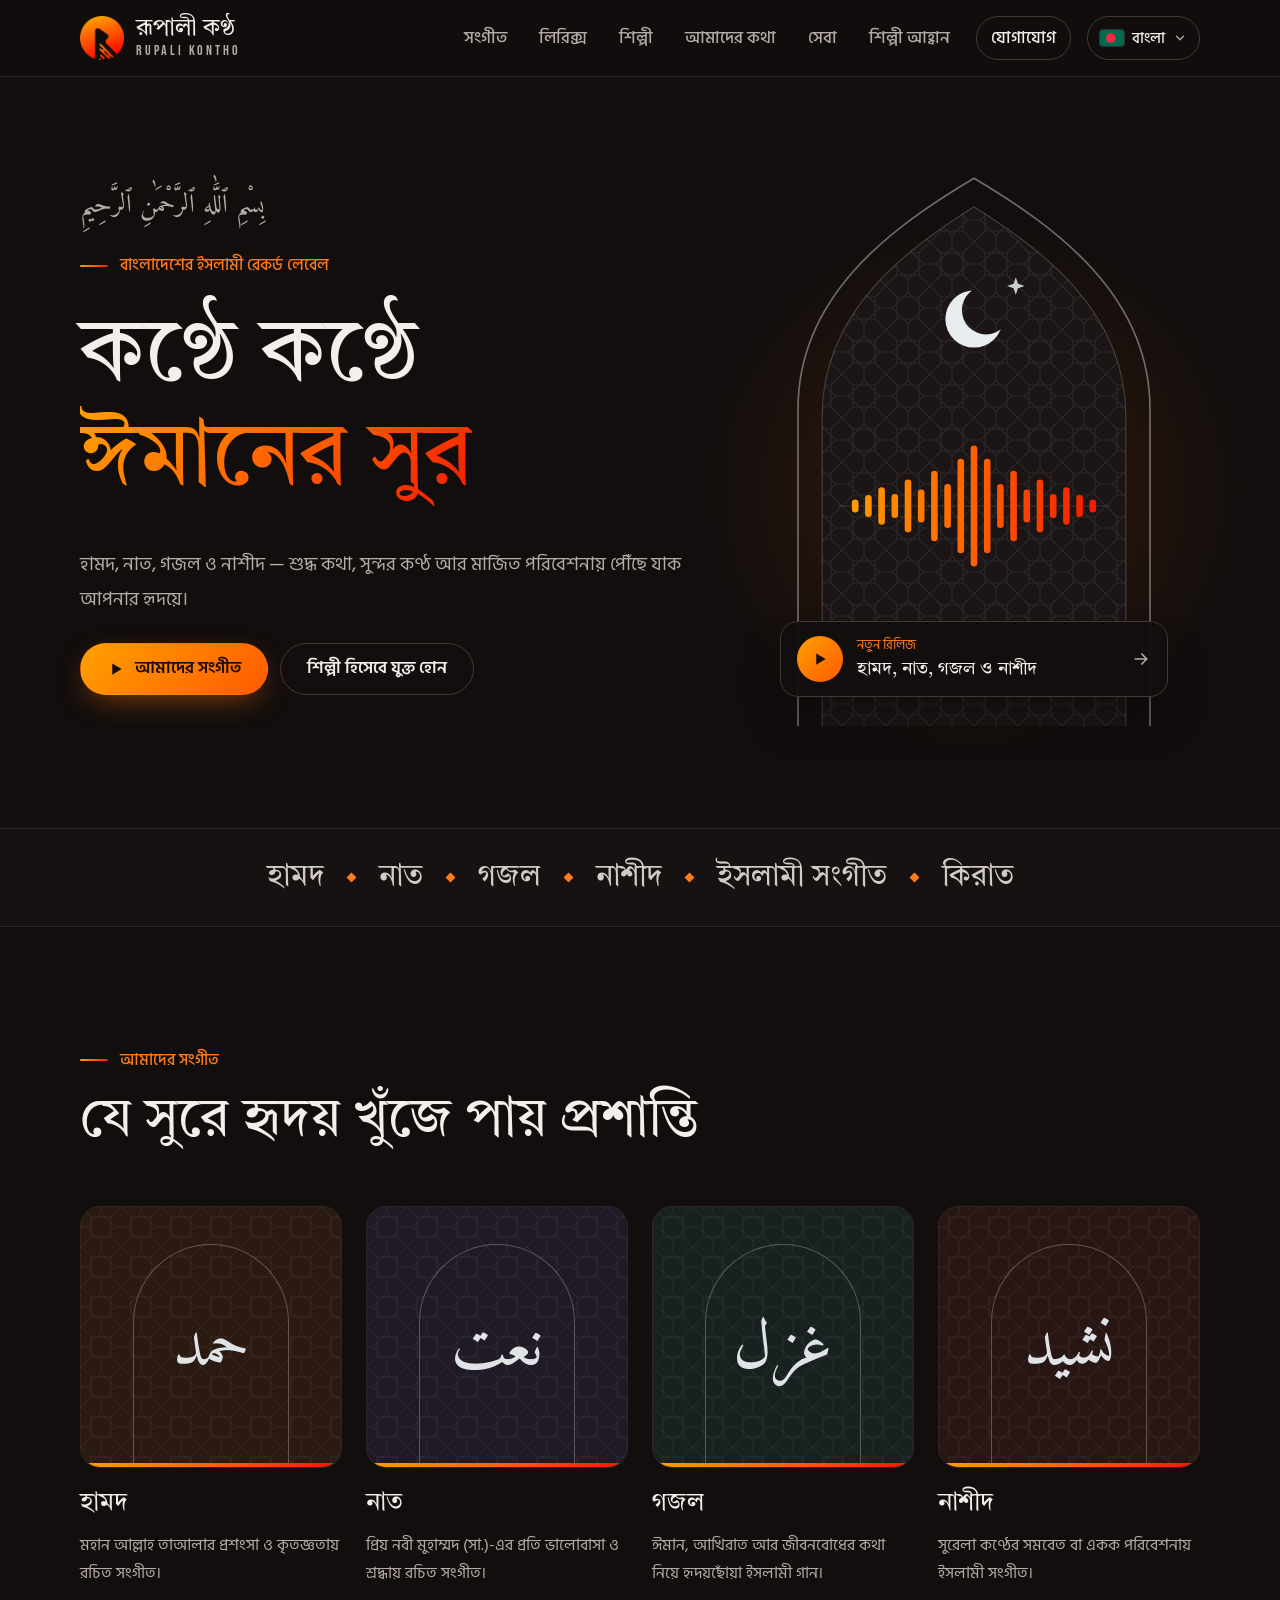
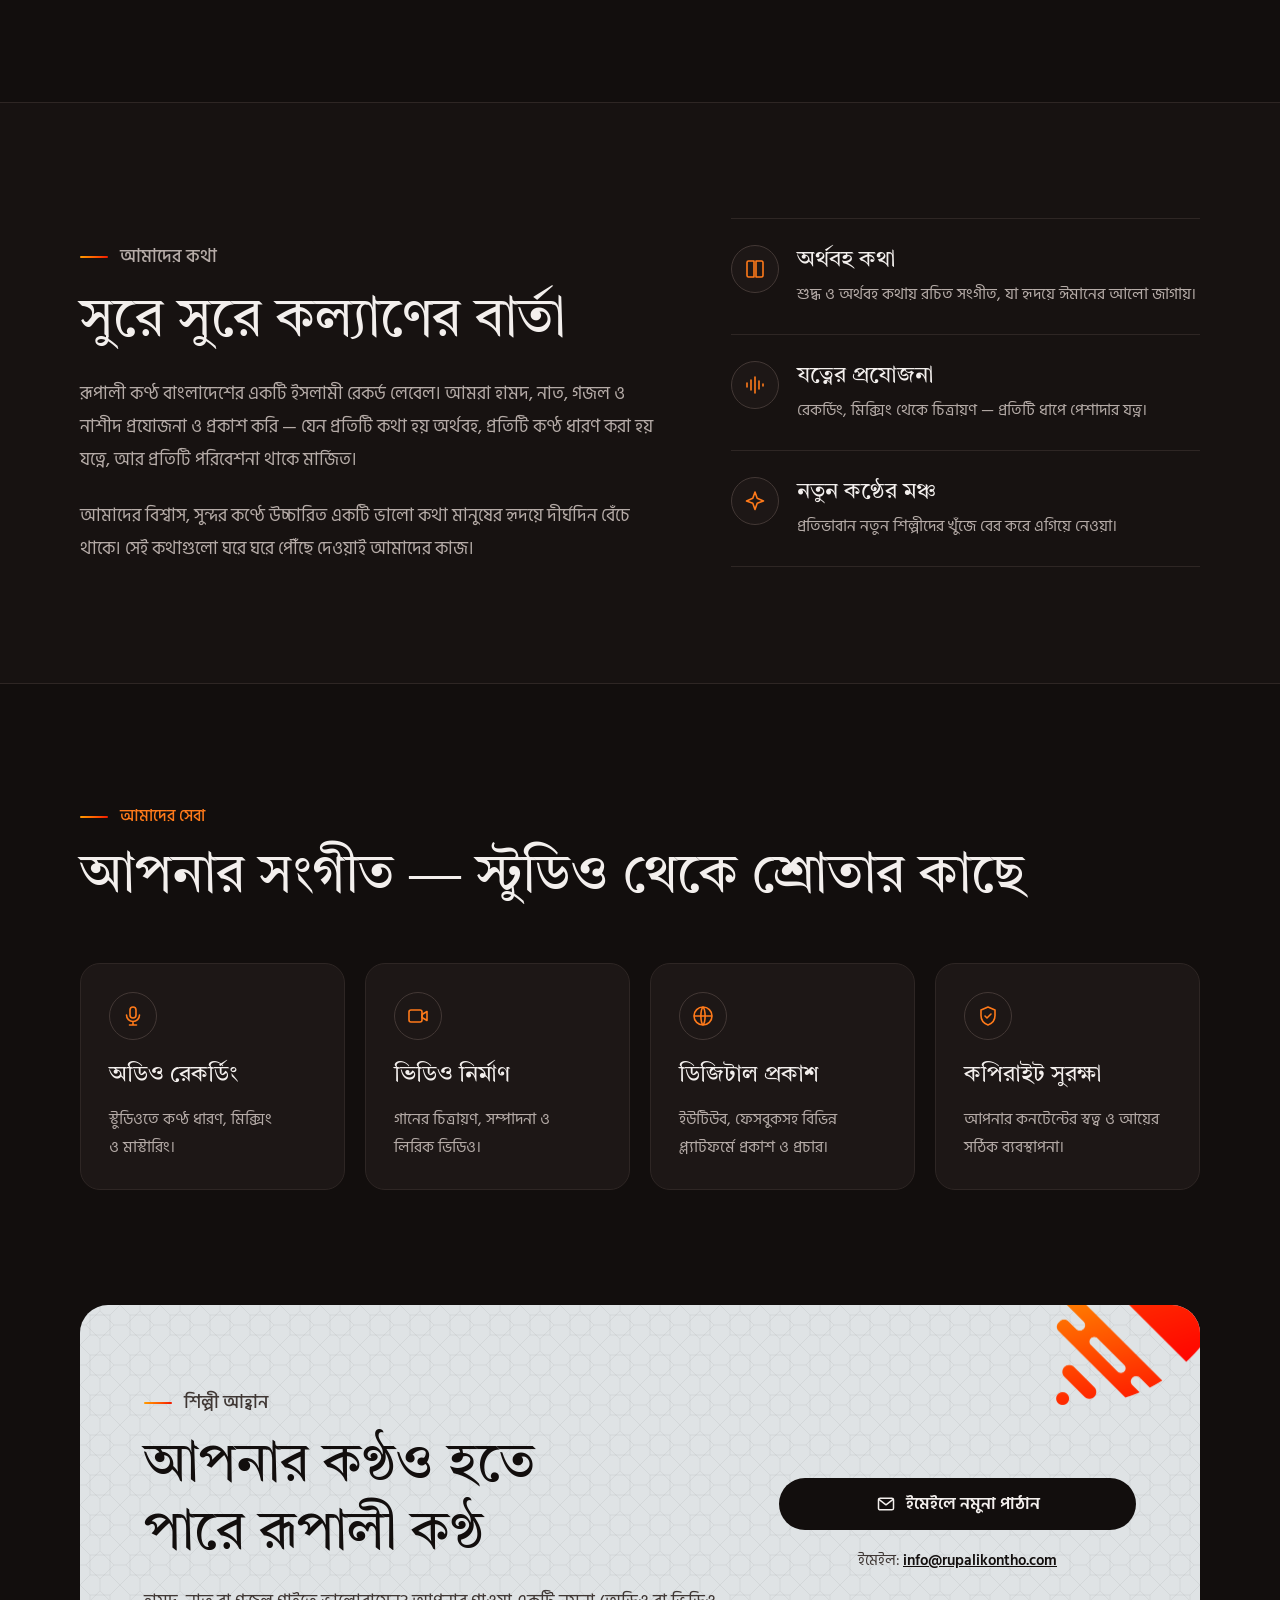
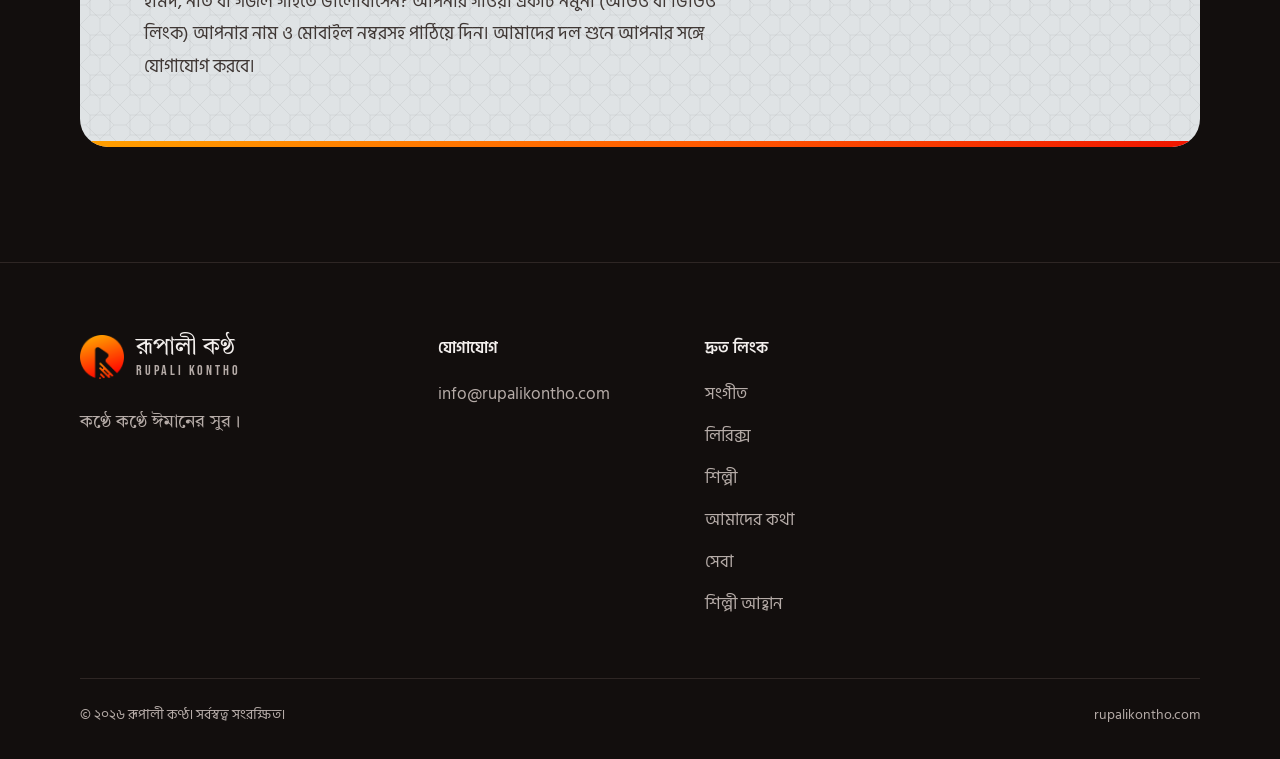
==== commit 2bbc6c73: "শিল্পী পেজ যোগ (/artists) - Artist cards with arch-shaped portraits (silhouette when no photo),   fi" ====
--- a/index.html
+++ b/index.html
@@ -64,6 +64,7 @@
       <nav class="site-nav" id="site-nav" aria-label="প্রধান মেনু" data-i18n-attr="aria-label:nav.aria">
         <a href="#music" data-i18n="nav.music">সংগীত</a>
         <a href="/lyrics" data-i18n="nav.lyrics">লিরিক্স</a>
+        <a href="/artists" data-i18n="nav.artists">শিল্পী</a>
         <a href="#about" data-i18n="nav.about">আমাদের কথা</a>
         <a href="#services" data-i18n="nav.services">সেবা</a>
         <a href="#join" data-i18n="nav.join">শিল্পী আহ্বান</a>
@@ -215,6 +216,23 @@
       </div>
     </section>
 
+    <!-- ===== শিল্পী (ঝলক — শিল্পী যোগ হলে নিজে থেকেই দেখাবে) ===== -->
+    <section class="section artists-teaser" id="artists" data-artists-teaser hidden>
+      <div class="container">
+        <div class="section-head">
+          <div>
+            <p class="eyebrow" data-i18n="artists.eyebrow">আমাদের শিল্পীরা</p>
+            <h2 data-i18n="artists.home.h2">যাঁদের কণ্ঠে রূপালী কণ্ঠ</h2>
+          </div>
+          <a class="text-link" href="/artists">
+            <span data-i18n="artists.viewAll">সব শিল্পী দেখুন</span>
+            <svg class="flip-rtl" width="18" height="18" viewBox="0 0 24 24" aria-hidden="true"><path d="M5 12h14M13 6l6 6-6 6" fill="none" stroke="currentColor" stroke-width="2" stroke-linecap="round" stroke-linejoin="round"/></svg>
+          </a>
+        </div>
+        <div class="artist-grid artist-grid--teaser" id="artists-teaser-grid"></div>
+      </div>
+    </section>
+
     <!-- ===== আমাদের কথা ===== -->
     <section class="section band" id="about">
       <div class="container about-inner">
@@ -354,6 +372,7 @@
         <ul class="footer-list">
           <li><a href="#music" data-i18n="nav.music">সংগীত</a></li>
           <li><a href="/lyrics" data-i18n="nav.lyrics">লিরিক্স</a></li>
+          <li><a href="/artists" data-i18n="nav.artists">শিল্পী</a></li>
           <li><a href="#about" data-i18n="nav.about">আমাদের কথা</a></li>
           <li><a href="#services" data-i18n="nav.services">সেবা</a></li>
           <li><a href="#join" data-i18n="nav.join">শিল্পী আহ্বান</a></li>
@@ -387,5 +406,8 @@
   <script src="assets/js/main.js"></script>
   <script src="assets/js/i18n-strings.js"></script>
   <script src="assets/js/i18n.js"></script>
+  <script src="assets/js/lyrics-data.js"></script>
+  <script src="assets/js/artists-data.js"></script>
+  <script src="assets/js/artists.js"></script>
 </body>
 </html>
--- a/assets/css/style.css
+++ b/assets/css/style.css
@@ -646,7 +646,7 @@
   .footer-grid { grid-template-columns: repeat(2, minmax(0, 1fr)); }
 }
 
-@media (max-width: 1180px) {
+@media (max-width: 1240px) {
   .menu-toggle { display: grid; order: 3; }
   .lang-switch { order: 2; }
 
@@ -1082,3 +1082,124 @@
 html[lang="ar"] .grad-text { padding: 0.25em 0 0.35em; }
 html[lang="en"] .hero h1,
 html[lang="hi"] .hero h1 { font-size: clamp(42px, 5.6vw, 80px); }
+
+/* ================================================================
+   শিল্পী পেজ
+   ================================================================ */
+body.detail-open .page-hero { display: none; }
+body.detail-open .lyrics-section { padding-top: clamp(24px, 4vw, 48px); }
+
+.artist-grid {
+  display: grid;
+  grid-template-columns: repeat(auto-fill, minmax(min(220px, 100%), 1fr));
+  gap: 32px 20px;
+}
+.artist-grid--teaser { grid-template-columns: repeat(auto-fit, minmax(min(220px, 100%), 1fr)); }
+.artists-teaser .artist-grid { max-width: 1200px; }
+
+.artist-card {
+  display: flex;
+  flex-direction: column;
+  gap: 6px;
+  color: var(--text);
+  text-decoration: none;
+}
+.artist-card h3 { margin: 10px 0 0; font-size: 23px; line-height: 1.35; }
+.artist-role { margin: 0; font-size: 15px; color: var(--muted); }
+
+.artist-portrait {
+  position: relative;
+  display: grid;
+  place-items: center;
+  aspect-ratio: 4 / 5;
+  border-radius: 999px 999px 20px 20px;
+  overflow: hidden;
+  border: 1px solid var(--line);
+  background-color: var(--surface);
+  background-image: url("../img/pattern.svg");
+  background-size: 40px 40px;
+  color: #6b5d59;
+  transition: border-color 0.25s, transform 0.25s;
+}
+.artist-portrait::after {
+  content: "";
+  position: absolute;
+  left: 0;
+  right: 0;
+  bottom: 0;
+  height: 4px;
+  background: var(--grad);
+}
+.artist-portrait img {
+  position: absolute;
+  inset: 0;
+  width: 100%;
+  height: 100%;
+  object-fit: cover;
+}
+.artist-silhouette { width: 46%; height: auto; }
+.artist-card:hover .artist-portrait { border-color: var(--orange); transform: translateY(-4px); }
+
+.artist-detail { max-width: 1000px; margin: 0 auto; }
+.artist-profile {
+  display: grid;
+  grid-template-columns: minmax(0, 340px) minmax(0, 1fr);
+  align-items: center;
+  gap: clamp(28px, 5vw, 64px);
+  margin-top: 20px;
+}
+.artist-portrait--lg { width: 100%; }
+.artist-roles { display: flex; flex-wrap: wrap; gap: 8px; }
+.artist-roles .tag { align-self: auto; }
+.artist-info h2 {
+  margin: 14px 0 0;
+  font-size: clamp(36px, 5vw, 60px);
+  line-height: 1.2;
+}
+.artist-bio {
+  margin: 16px 0 0;
+  max-width: 36em;
+  font-size: 18px;
+  line-height: 1.85;
+  color: var(--muted);
+}
+.artist-links { display: flex; flex-wrap: wrap; gap: 12px; margin-top: 24px; }
+.artist-links:not(:has(a:not([hidden]))) { display: none; }
+
+.artist-songs {
+  margin-top: clamp(48px, 6vw, 72px);
+  padding-top: 32px;
+  border-top: 1px solid var(--line);
+}
+.artist-songs h3 { margin: 0 0 18px; font-size: 28px; }
+.song-list { list-style: none; margin: 0; padding: 0; display: grid; gap: 10px; }
+.song-list a {
+  display: flex;
+  align-items: center;
+  gap: 14px;
+  min-height: 60px;
+  padding: 12px 20px;
+  border-radius: 16px;
+  background: var(--surface);
+  border: 1px solid var(--line);
+  color: var(--text);
+  text-decoration: none;
+  transition: border-color 0.2s;
+}
+.song-list a:hover { border-color: var(--orange); }
+.song-list .song-title { flex: 1; font-family: var(--font-display); font-size: 20px; }
+.song-list .tag { align-self: center; }
+.song-list svg { color: var(--muted); flex: none; }
+.artist-songs-empty { margin: 0; color: var(--muted); }
+
+@media (max-width: 760px) {
+  .artist-profile { grid-template-columns: minmax(0, 1fr); text-align: center; }
+  .artist-profile-photo { width: 100%; max-width: 280px; margin: 0 auto; }
+  .artist-roles, .artist-links { justify-content: center; }
+  .artist-bio { margin-inline: auto; }
+}
+@media (max-width: 560px) {
+  .artist-grid { grid-template-columns: repeat(2, minmax(0, 1fr)); gap: 24px 14px; }
+  .artist-card h3 { font-size: 19px; }
+  .artist-role { font-size: 14px; }
+}
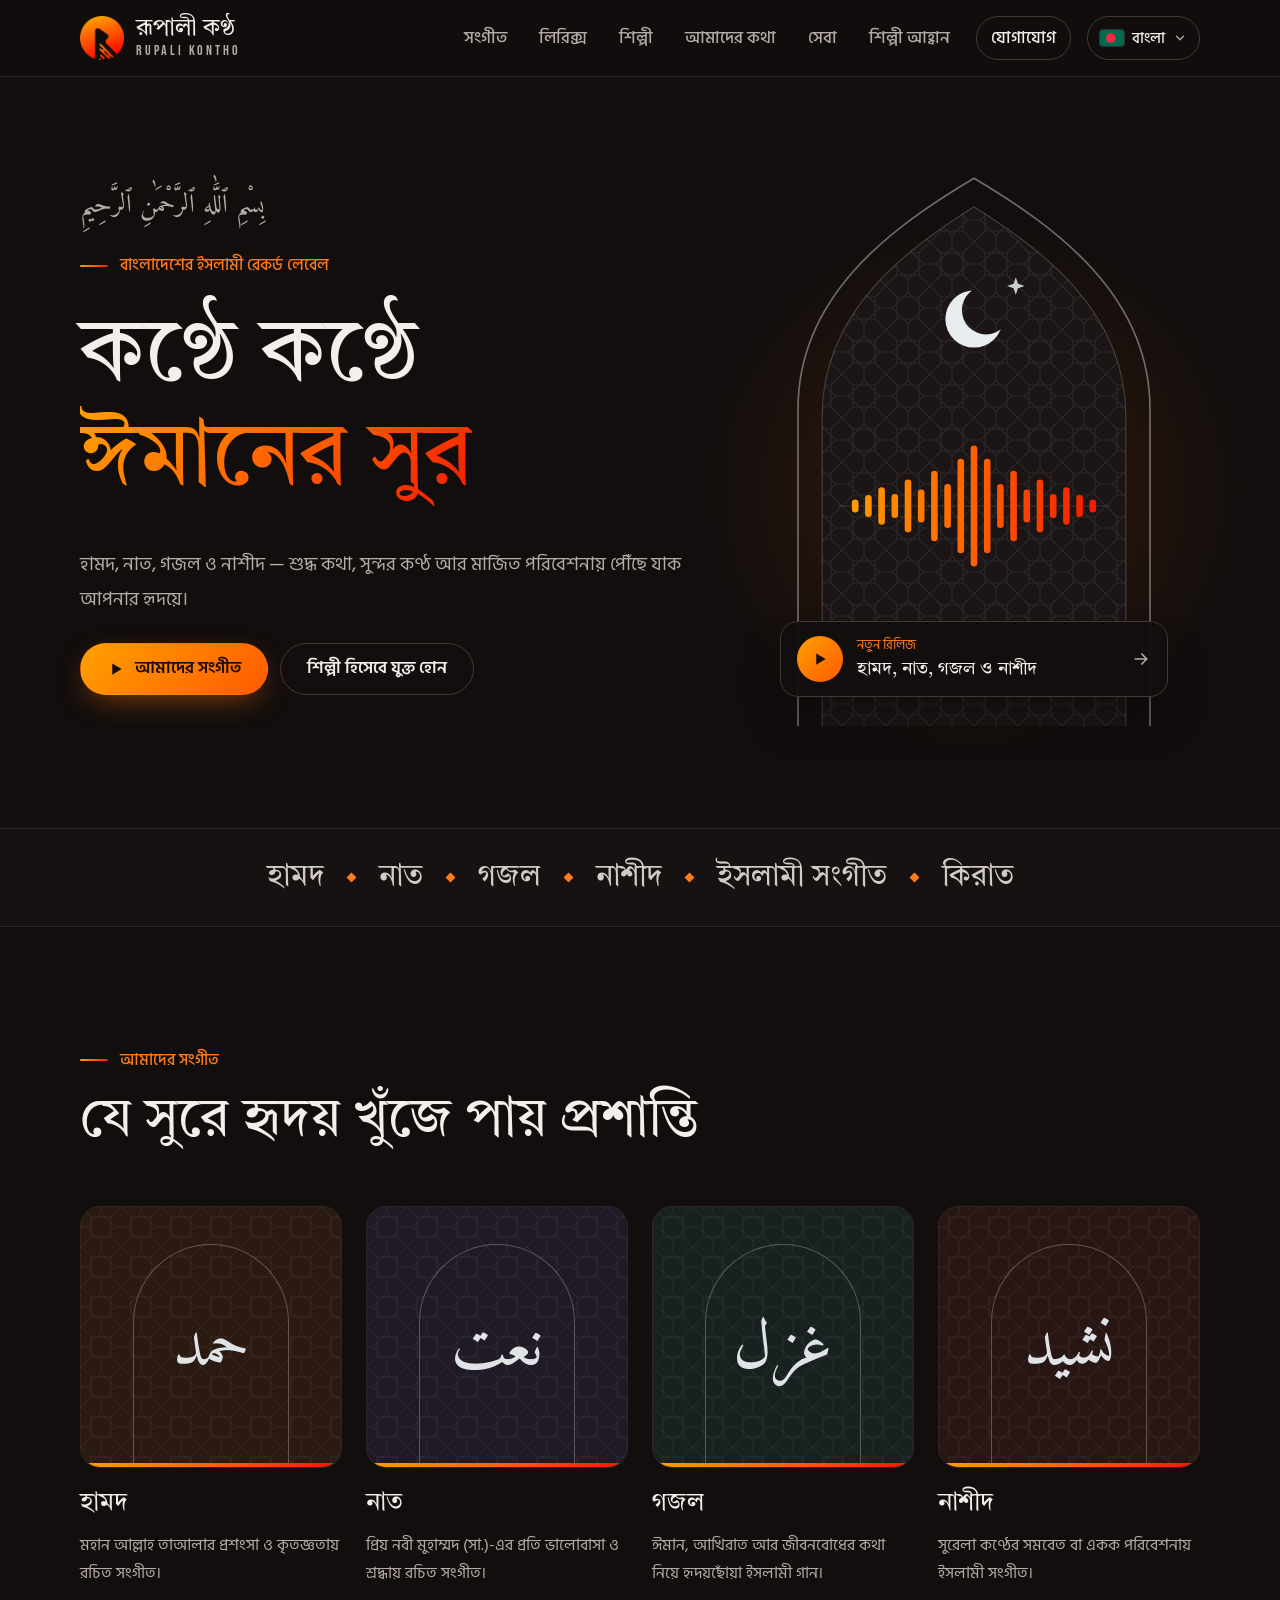
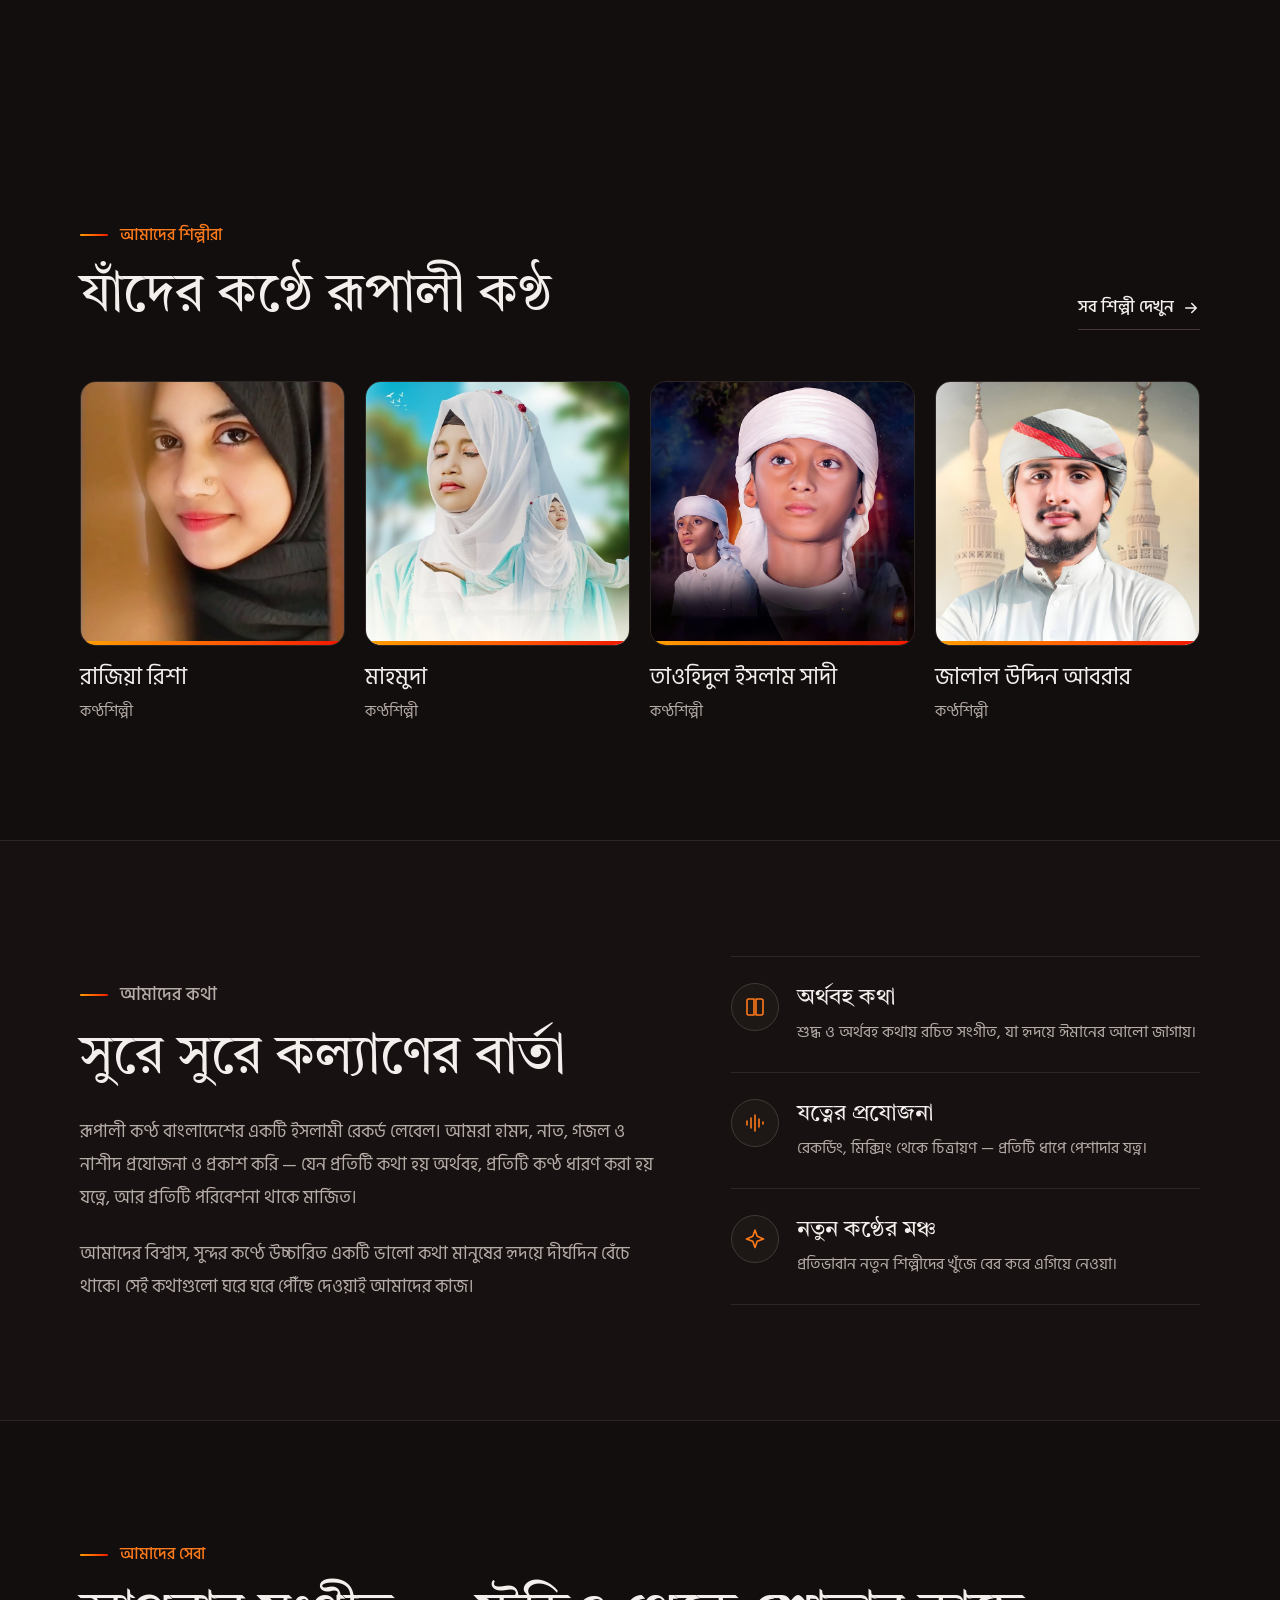
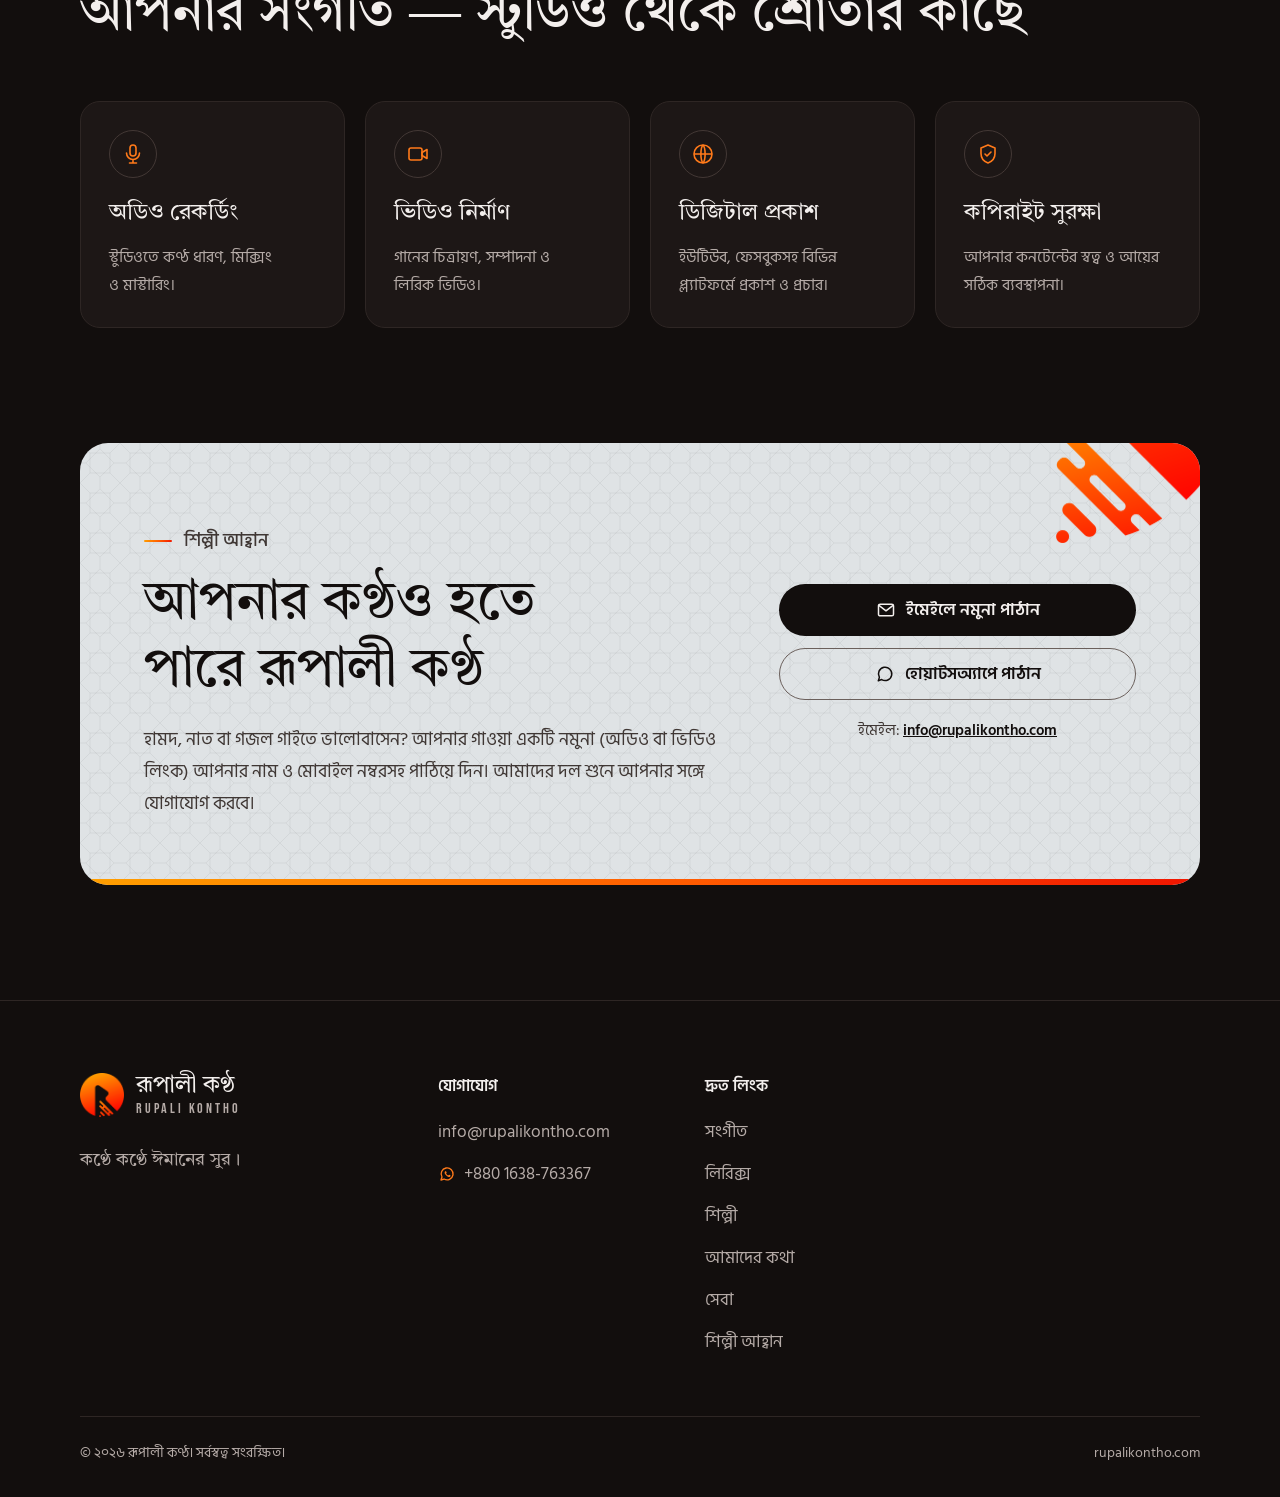
==== commit aee40b8e: "হোয়াটসঅ্যাপ নম্বর যোগ: +880 1638-763367 - config.js: WhatsApp number; shows as typed (Latin digits," ====
--- a/index.html
+++ b/index.html
@@ -333,7 +333,7 @@
               <svg width="20" height="20" viewBox="0 0 24 24" aria-hidden="true"><rect x="3" y="5" width="18" height="14" rx="2" fill="none" stroke="currentColor" stroke-width="1.8"/><path d="M3.5 6.5l8.5 6.5 8.5-6.5" fill="none" stroke="currentColor" stroke-width="1.8" stroke-linejoin="round"/></svg>
               <span data-i18n="join.email">ইমেইলে নমুনা পাঠান</span>
             </a>
-            <a class="btn btn-dark-ghost" href="#contact" data-link="whatsapp" data-hide-empty>
+            <a class="btn btn-dark-ghost" href="#contact" data-link="whatsapp" data-wa-text="আসসালামু আলাইকুম। আমি রূপালী কণ্ঠে শিল্পী হিসেবে যুক্ত হতে চাই। আমার নাম: " data-hide-empty>
               <svg width="20" height="20" viewBox="0 0 24 24" aria-hidden="true"><path d="M4 20l1.3-4A8 8 0 1 1 8 18.7z" fill="none" stroke="currentColor" stroke-width="1.8" stroke-linejoin="round"/></svg>
               <span data-i18n="join.whatsapp">হোয়াটসঅ্যাপে পাঠান</span>
             </a>
@@ -362,7 +362,8 @@
         <h2 class="footer-title" data-i18n="nav.contact">যোগাযোগ</h2>
         <ul class="footer-list">
           <li><a href="mailto:info@rupalikontho.com" data-link="email" data-text dir="ltr">info@rupalikontho.com</a></li>
-          <li data-link-row="phone"><a href="#" data-link="phone" data-text></a></li>
+          <li data-link-row="phone"><a href="#" data-link="phone" data-text dir="ltr"></a></li>
+          <li data-link-row="whatsapp"><a class="contact-link" href="#" data-link="whatsapp" dir="ltr"><svg width="18" height="18" viewBox="0 0 24 24" role="img" aria-label="WhatsApp"><path d="M4 20l1.3-4A8 8 0 1 1 8 18.7z" fill="none" stroke="currentColor" stroke-width="1.8" stroke-linejoin="round"/><path d="M9.2 8.6c.2-.4.5-.4.7-.4h.5c.2 0 .4.1.5.4l.6 1.4c.1.2 0 .4-.1.6l-.4.5c-.1.1-.1.3 0 .5.6 1 1.4 1.8 2.4 2.3.2.1.4.1.5-.1l.5-.6c.2-.2.4-.2.6-.1l1.4.7c.2.1.3.3.3.5 0 .5-.2 1.1-.7 1.4-.6.4-1.5.5-2.6 0-1.7-.7-3.1-2-4-3.6-.6-1-.8-2.1-.2-3.1z" fill="currentColor"/></svg><span data-text-of="whatsapp"></span></a></li>
           <li data-link-row="address"><span data-text-of="address"></span></li>
         </ul>
       </div>
--- a/assets/css/style.css
+++ b/assets/css/style.css
@@ -1094,7 +1094,8 @@
   grid-template-columns: repeat(auto-fill, minmax(min(220px, 100%), 1fr));
   gap: 32px 20px;
 }
-.artist-grid--teaser { grid-template-columns: repeat(auto-fit, minmax(min(220px, 100%), 1fr)); }
+.artist-grid--teaser { grid-template-columns: repeat(4, minmax(0, 1fr)); }
+@media (max-width: 1024px) { .artist-grid--teaser { grid-template-columns: repeat(3, minmax(0, 1fr)); } }
 .artists-teaser .artist-grid { max-width: 1200px; }
 
 .artist-card {
@@ -1111,8 +1112,8 @@
   position: relative;
   display: grid;
   place-items: center;
-  aspect-ratio: 4 / 5;
-  border-radius: 999px 999px 20px 20px;
+  aspect-ratio: 1 / 1;
+  border-radius: 16px;
   overflow: hidden;
   border: 1px solid var(--line);
   background-color: var(--surface);
@@ -1203,3 +1204,6 @@
   .artist-card h3 { font-size: 19px; }
   .artist-role { font-size: 14px; }
 }
+
+.footer-list .contact-link { gap: 8px; }
+.footer-list .contact-link svg { color: var(--orange); flex: none; }
